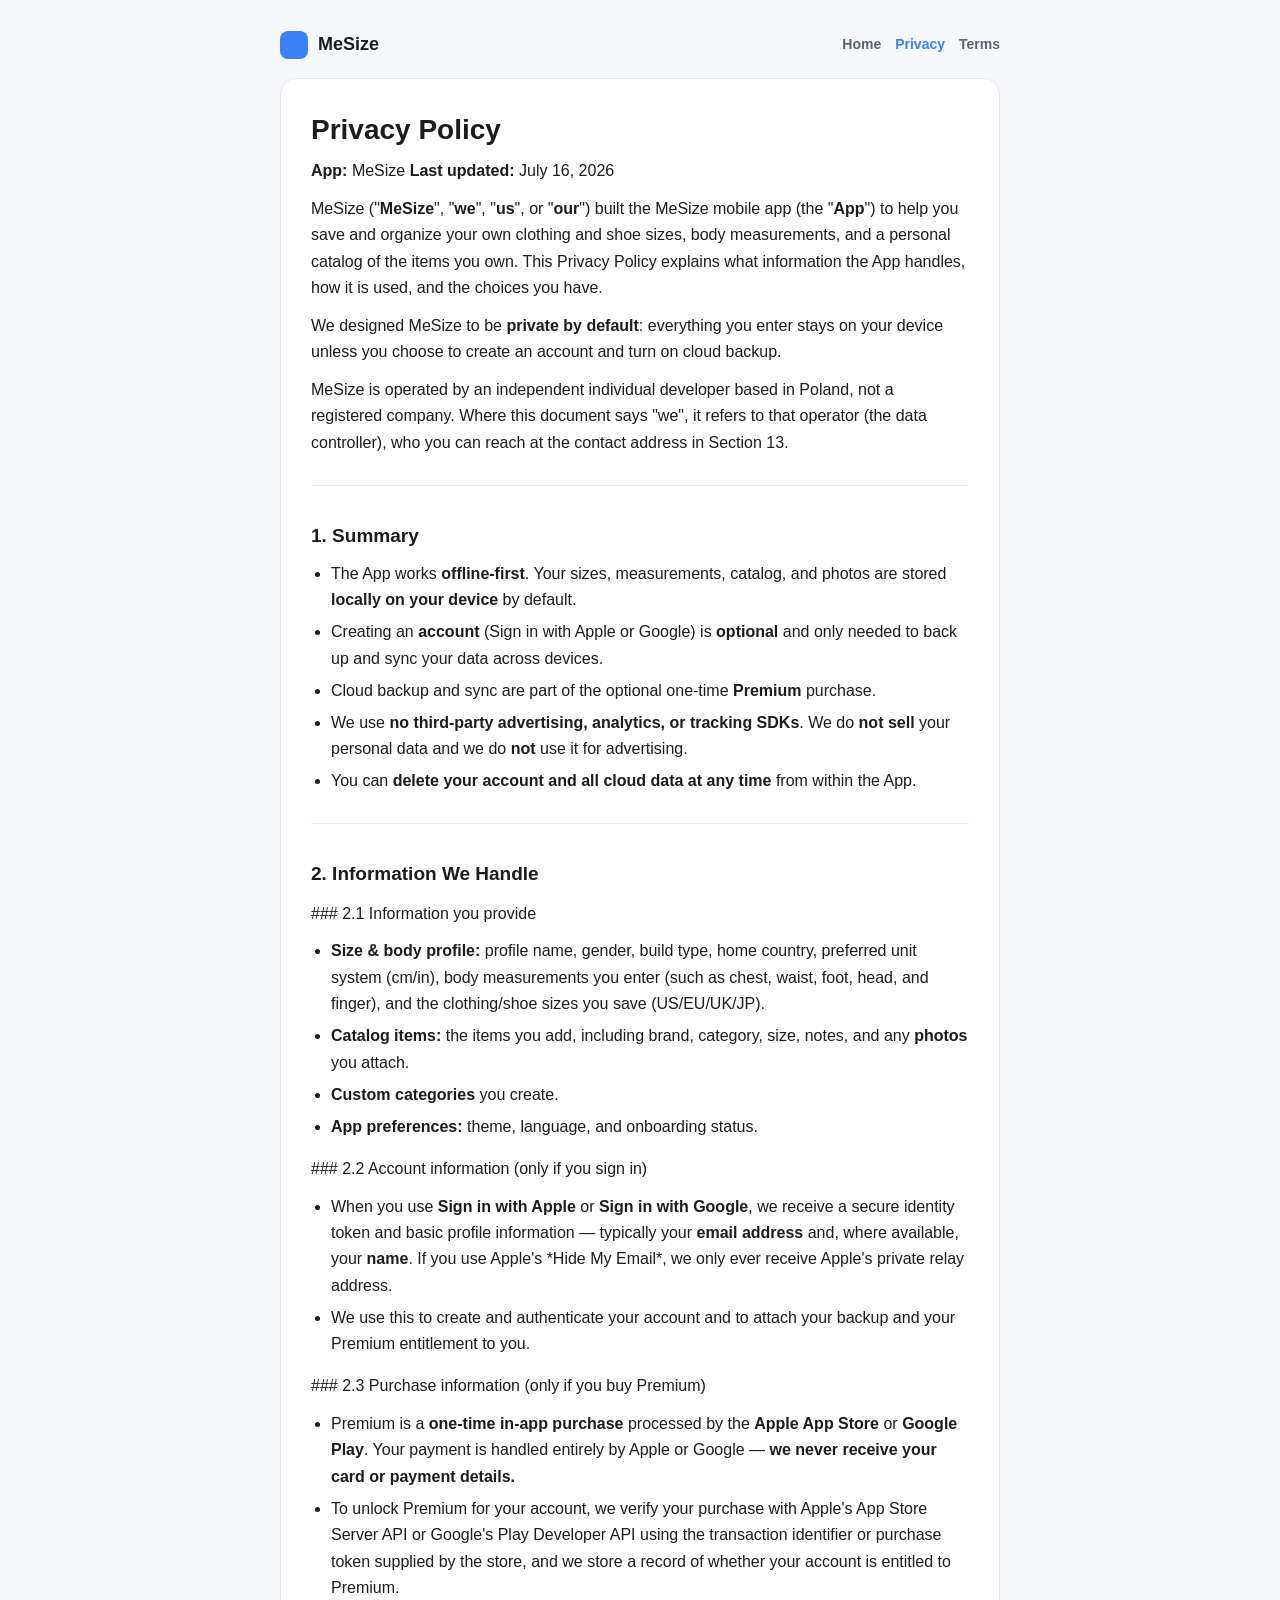
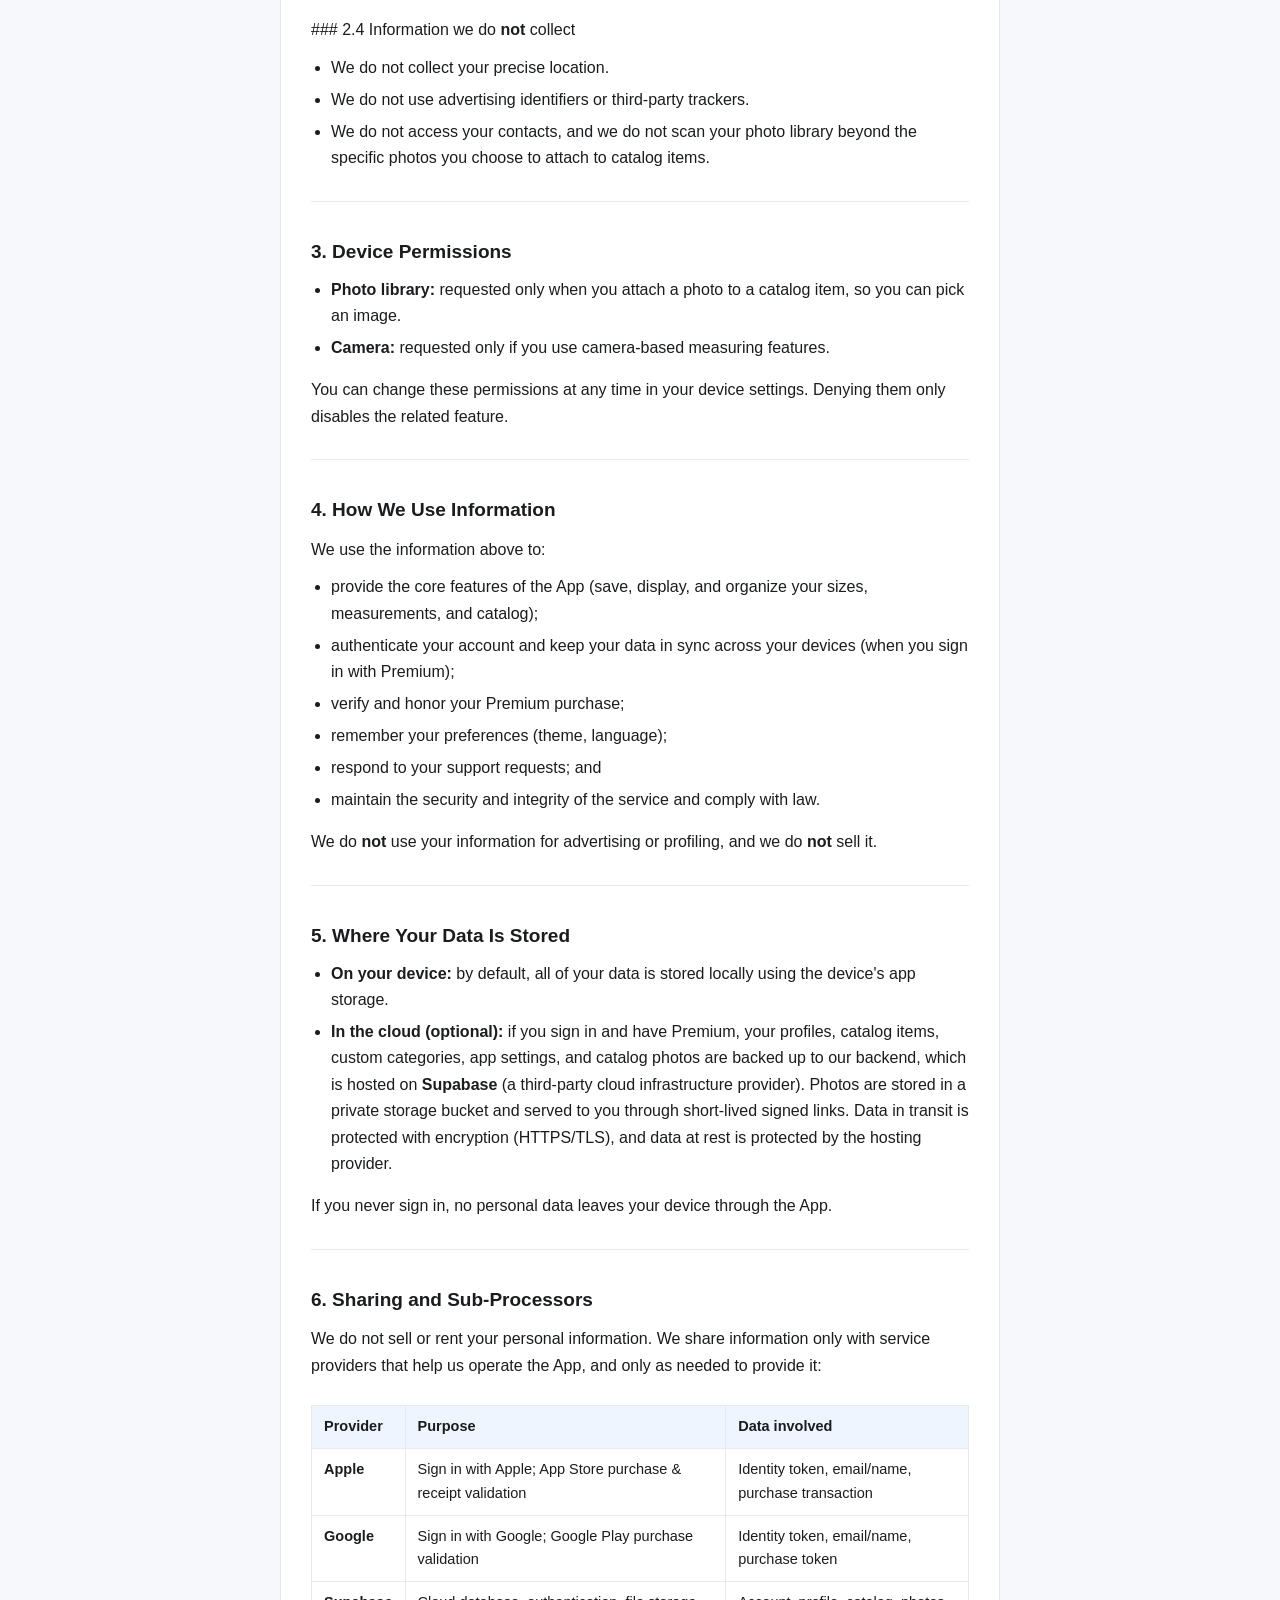
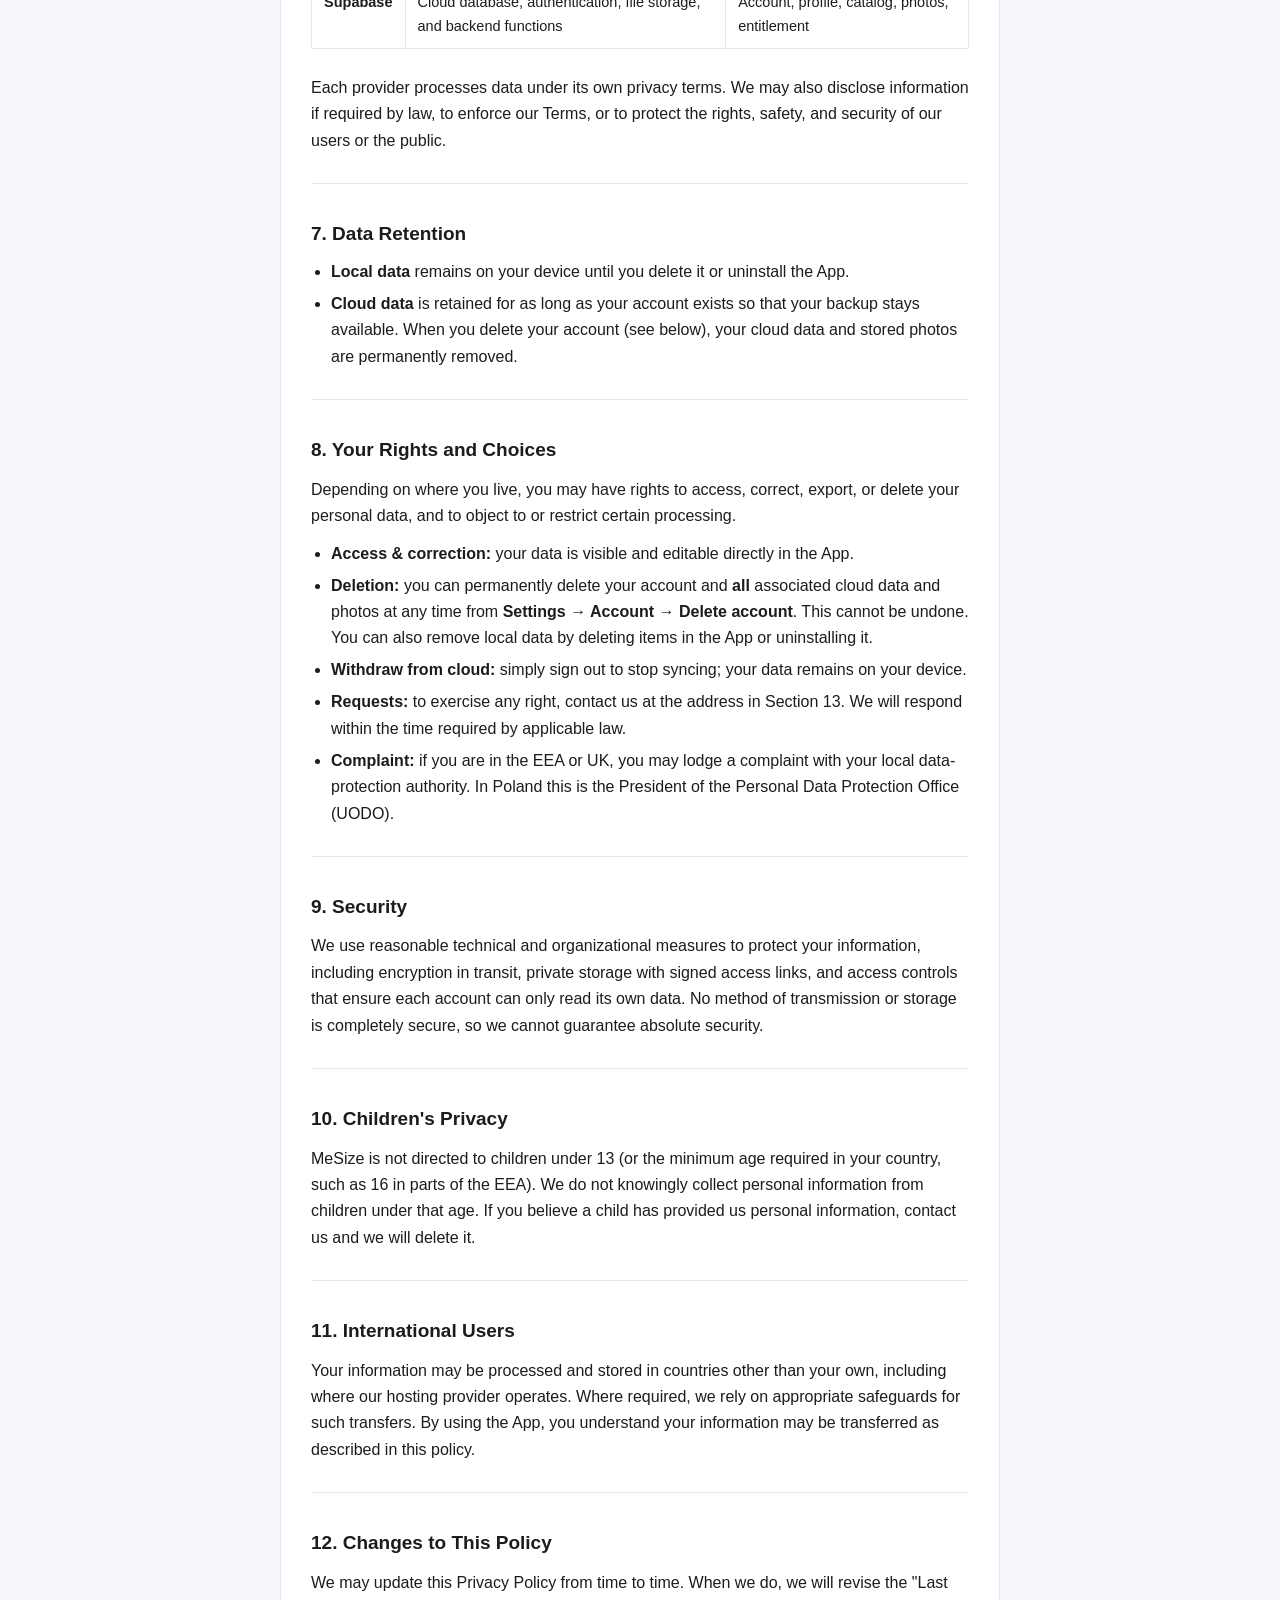
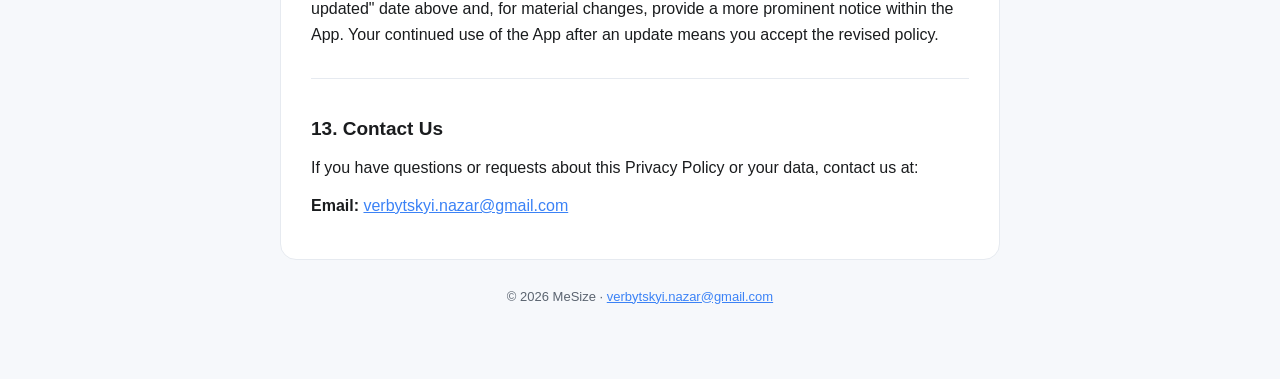
==== privacy.html @ a98a46b7 "MeSize legal pages: privacy policy + terms of service Static GitHub Pages site. Markdown source + de" ====
<!doctype html>
<html lang="en">
<head>
<meta charset="utf-8">
<meta name="viewport" content="width=device-width, initial-scale=1">
<title>Privacy Policy — MeSize</title>
<meta name="robots" content="index, follow">
<style>
:root { --accent:#3B82F6; --ink:#1a1c1e; --muted:#5b6470; --bg:#f6f8fb; --card:#ffffff; --border:#e6eaf0; }
@media (prefers-color-scheme: dark){
  :root { --accent:#62A5FD; --ink:#e8eaed; --muted:#9aa4b2; --bg:#0f1216; --card:#161a20; --border:#252b33; }
}
* { box-sizing:border-box; }
body { margin:0; background:var(--bg); color:var(--ink);
  font:16px/1.65 -apple-system,BlinkMacSystemFont,"Segoe UI",Roboto,Helvetica,Arial,sans-serif;
  -webkit-font-smoothing:antialiased; }
.wrap { max-width:760px; margin:0 auto; padding:24px 20px 72px; }
header.site { display:flex; align-items:center; gap:10px; padding:6px 0 18px; }
.brand { display:flex; align-items:center; gap:10px; font-weight:800; font-size:18px; text-decoration:none; color:var(--ink); }
.logo { width:28px; height:28px; border-radius:8px; background:var(--accent); display:inline-block; }
nav { margin-left:auto; display:flex; gap:14px; flex-wrap:wrap; }
nav a { color:var(--muted); text-decoration:none; font-size:14px; font-weight:600; }
nav a.active, nav a:hover { color:var(--accent); }
main { background:var(--card); border:1px solid var(--border); border-radius:16px; padding:28px 30px; }
h1 { font-size:28px; line-height:1.25; margin:.2em 0 .4em; }
h2 { font-size:19px; margin:1.6em 0 .5em; padding-top:.2em; }
p { margin:.7em 0; color:var(--ink); }
ul { margin:.6em 0 1em; padding-left:1.25em; }
li { margin:.35em 0; }
strong { font-weight:700; }
a { color:var(--accent); }
hr { border:none; border-top:1px solid var(--border); margin:1.8em 0; }
.table-wrap { overflow-x:auto; }
table { border-collapse:collapse; width:100%; margin:1em 0; font-size:14.5px; }
th,td { border:1px solid var(--border); padding:9px 12px; text-align:left; vertical-align:top; }
th { background:rgba(59,130,246,.08); font-weight:700; }
footer { margin-top:26px; color:var(--muted); font-size:13px; text-align:center; }
@media (max-width:560px){ main{ padding:20px 18px; } h1{ font-size:24px; } }
</style>
</head>
<body>
<div class="wrap">
<header class="site">
  <a class="brand" href="./index.html"><span class="logo"></span>MeSize</a>
  <nav>
    <a href="./index.html">Home</a>
    <a href="./privacy.html" class="active">Privacy</a>
    <a href="./terms.html">Terms</a>
  </nav>
</header>
<main>
<h1>Privacy Policy</h1>
<p><strong>App:</strong> MeSize <strong>Last updated:</strong> July 16, 2026</p>
<p>MeSize ("<strong>MeSize</strong>", "<strong>we</strong>", "<strong>us</strong>", or "<strong>our</strong>") built the MeSize mobile app (the "<strong>App</strong>") to help you save and organize your own clothing and shoe sizes, body measurements, and a personal catalog of the items you own. This Privacy Policy explains what information the App handles, how it is used, and the choices you have.</p>
<p>We designed MeSize to be <strong>private by default</strong>: everything you enter stays on your device unless you choose to create an account and turn on cloud backup.</p>
<p>MeSize is operated by an independent individual developer based in Poland, not a registered company. Where this document says "we", it refers to that operator (the data controller), who you can reach at the contact address in Section 13.</p>
<hr>
<h2>1. Summary</h2>
<ul><li>The App works <strong>offline-first</strong>. Your sizes, measurements, catalog, and photos are stored <strong>locally on your device</strong> by default.</li><li>Creating an <strong>account</strong> (Sign in with Apple or Google) is <strong>optional</strong> and only needed to back up and sync your data across devices.</li><li>Cloud backup and sync are part of the optional one-time <strong>Premium</strong> purchase.</li><li>We use <strong>no third-party advertising, analytics, or tracking SDKs</strong>. We do <strong>not sell</strong> your personal data and we do <strong>not</strong> use it for advertising.</li><li>You can <strong>delete your account and all cloud data at any time</strong> from within the App.</li></ul>
<hr>
<h2>2. Information We Handle</h2>
<p>### 2.1 Information you provide</p>
<ul><li><strong>Size &amp; body profile:</strong> profile name, gender, build type, home country, preferred unit system (cm/in), body measurements you enter (such as chest, waist, foot, head, and finger), and the clothing/shoe sizes you save (US/EU/UK/JP).</li><li><strong>Catalog items:</strong> the items you add, including brand, category, size, notes, and any <strong>photos</strong> you attach.</li><li><strong>Custom categories</strong> you create.</li><li><strong>App preferences:</strong> theme, language, and onboarding status.</li></ul>
<p>### 2.2 Account information (only if you sign in)</p>
<ul><li>When you use <strong>Sign in with Apple</strong> or <strong>Sign in with Google</strong>, we receive a secure identity token and basic profile information — typically your <strong>email address</strong> and, where available, your <strong>name</strong>. If you use Apple's *Hide My Email*, we only ever receive Apple's private relay address.</li><li>We use this to create and authenticate your account and to attach your backup and your Premium entitlement to you.</li></ul>
<p>### 2.3 Purchase information (only if you buy Premium)</p>
<ul><li>Premium is a <strong>one-time in-app purchase</strong> processed by the <strong>Apple App Store</strong> or <strong>Google Play</strong>. Your payment is handled entirely by Apple or Google — <strong>we never receive your card or payment details.</strong></li><li>To unlock Premium for your account, we verify your purchase with Apple's App Store Server API or Google's Play Developer API using the transaction identifier or purchase token supplied by the store, and we store a record of whether your account is entitled to Premium.</li></ul>
<p>### 2.4 Information we do <strong>not</strong> collect</p>
<ul><li>We do not collect your precise location.</li><li>We do not use advertising identifiers or third-party trackers.</li><li>We do not access your contacts, and we do not scan your photo library beyond the specific photos you choose to attach to catalog items.</li></ul>
<hr>
<h2>3. Device Permissions</h2>
<ul><li><strong>Photo library:</strong> requested only when you attach a photo to a catalog item, so you can pick an image.</li><li><strong>Camera:</strong> requested only if you use camera-based measuring features.</li></ul>
<p>You can change these permissions at any time in your device settings. Denying them only disables the related feature.</p>
<hr>
<h2>4. How We Use Information</h2>
<p>We use the information above to:</p>
<ul><li>provide the core features of the App (save, display, and organize your sizes, measurements, and catalog);</li><li>authenticate your account and keep your data in sync across your devices (when you sign in with Premium);</li><li>verify and honor your Premium purchase;</li><li>remember your preferences (theme, language);</li><li>respond to your support requests; and</li><li>maintain the security and integrity of the service and comply with law.</li></ul>
<p>We do <strong>not</strong> use your information for advertising or profiling, and we do <strong>not</strong> sell it.</p>
<hr>
<h2>5. Where Your Data Is Stored</h2>
<ul><li><strong>On your device:</strong> by default, all of your data is stored locally using the device's app storage.</li><li><strong>In the cloud (optional):</strong> if you sign in and have Premium, your profiles, catalog items, custom categories, app settings, and catalog photos are backed up to our backend, which is hosted on <strong>Supabase</strong> (a third-party cloud infrastructure provider). Photos are stored in a private storage bucket and served to you through short-lived signed links. Data in transit is protected with encryption (HTTPS/TLS), and data at rest is protected by the hosting provider.</li></ul>
<p>If you never sign in, no personal data leaves your device through the App.</p>
<hr>
<h2>6. Sharing and Sub-Processors</h2>
<p>We do not sell or rent your personal information. We share information only with service providers that help us operate the App, and only as needed to provide it:</p>
<div class="table-wrap"><table><thead><tr><th>Provider</th><th>Purpose</th><th>Data involved</th></tr></thead><tbody><tr><td><strong>Apple</strong></td><td>Sign in with Apple; App Store purchase &amp; receipt validation</td><td>Identity token, email/name, purchase transaction</td></tr><tr><td><strong>Google</strong></td><td>Sign in with Google; Google Play purchase validation</td><td>Identity token, email/name, purchase token</td></tr><tr><td><strong>Supabase</strong></td><td>Cloud database, authentication, file storage, and backend functions</td><td>Account, profile, catalog, photos, entitlement</td></tr></tbody></table></div>
<p>Each provider processes data under its own privacy terms. We may also disclose information if required by law, to enforce our Terms, or to protect the rights, safety, and security of our users or the public.</p>
<hr>
<h2>7. Data Retention</h2>
<ul><li><strong>Local data</strong> remains on your device until you delete it or uninstall the App.</li><li><strong>Cloud data</strong> is retained for as long as your account exists so that your backup stays available. When you delete your account (see below), your cloud data and stored photos are permanently removed.</li></ul>
<hr>
<h2>8. Your Rights and Choices</h2>
<p>Depending on where you live, you may have rights to access, correct, export, or delete your personal data, and to object to or restrict certain processing.</p>
<ul><li><strong>Access &amp; correction:</strong> your data is visible and editable directly in the App.</li><li><strong>Deletion:</strong> you can permanently delete your account and <strong>all</strong> associated cloud data and photos at any time from <strong>Settings → Account → Delete account</strong>. This cannot be undone. You can also remove local data by deleting items in the App or uninstalling it.</li><li><strong>Withdraw from cloud:</strong> simply sign out to stop syncing; your data remains on your device.</li><li><strong>Requests:</strong> to exercise any right, contact us at the address in Section 13. We will respond within the time required by applicable law.</li><li><strong>Complaint:</strong> if you are in the EEA or UK, you may lodge a complaint with your local data-protection authority. In Poland this is the President of the Personal Data Protection Office (UODO).</li></ul>
<hr>
<h2>9. Security</h2>
<p>We use reasonable technical and organizational measures to protect your information, including encryption in transit, private storage with signed access links, and access controls that ensure each account can only read its own data. No method of transmission or storage is completely secure, so we cannot guarantee absolute security.</p>
<hr>
<h2>10. Children's Privacy</h2>
<p>MeSize is not directed to children under 13 (or the minimum age required in your country, such as 16 in parts of the EEA). We do not knowingly collect personal information from children under that age. If you believe a child has provided us personal information, contact us and we will delete it.</p>
<hr>
<h2>11. International Users</h2>
<p>Your information may be processed and stored in countries other than your own, including where our hosting provider operates. Where required, we rely on appropriate safeguards for such transfers. By using the App, you understand your information may be transferred as described in this policy.</p>
<hr>
<h2>12. Changes to This Policy</h2>
<p>We may update this Privacy Policy from time to time. When we do, we will revise the "Last updated" date above and, for material changes, provide a more prominent notice within the App. Your continued use of the App after an update means you accept the revised policy.</p>
<hr>
<h2>13. Contact Us</h2>
<p>If you have questions or requests about this Privacy Policy or your data, contact us at:</p>
<p><strong>Email:</strong> <a href="mailto:verbytskyi.nazar@gmail.com">verbytskyi.nazar@gmail.com</a></p>
</main>
<footer>© 2026 MeSize · <a href="mailto:verbytskyi.nazar@gmail.com">verbytskyi.nazar@gmail.com</a></footer>
</div>
</body>
</html>
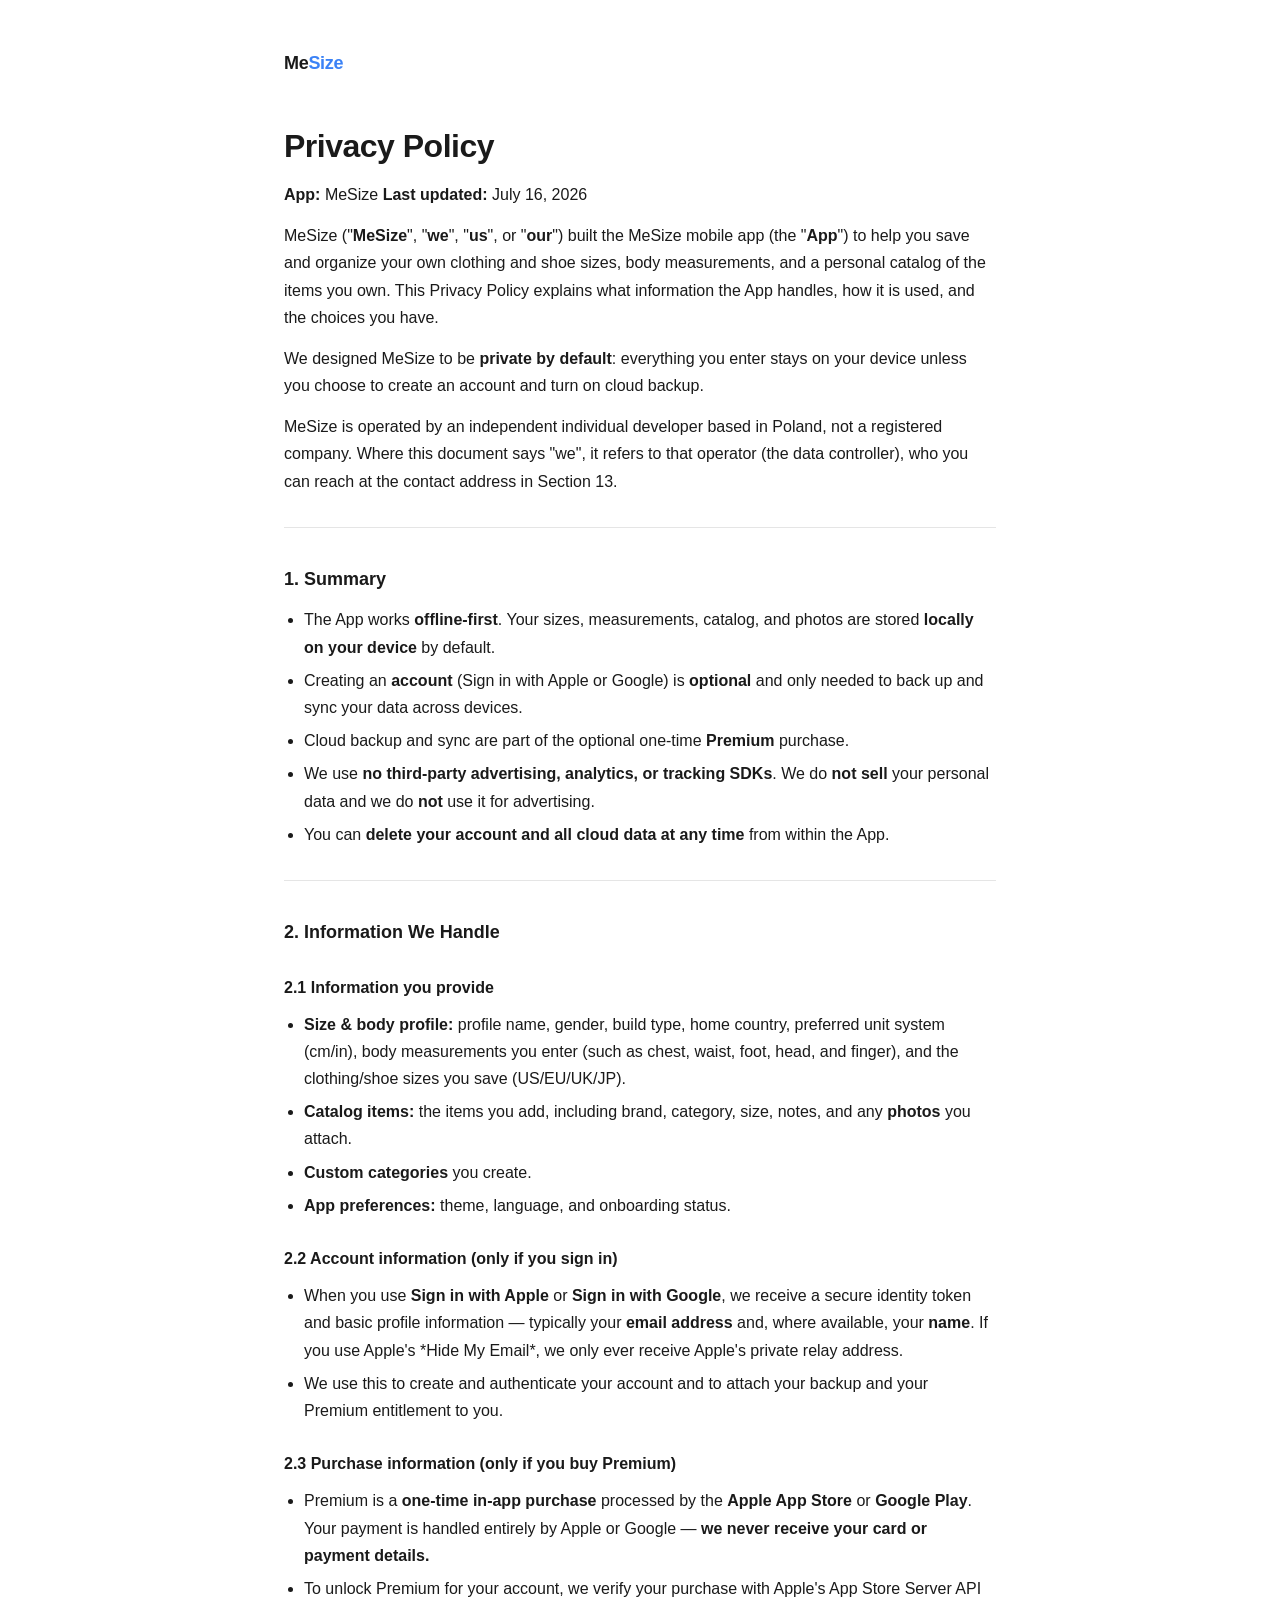
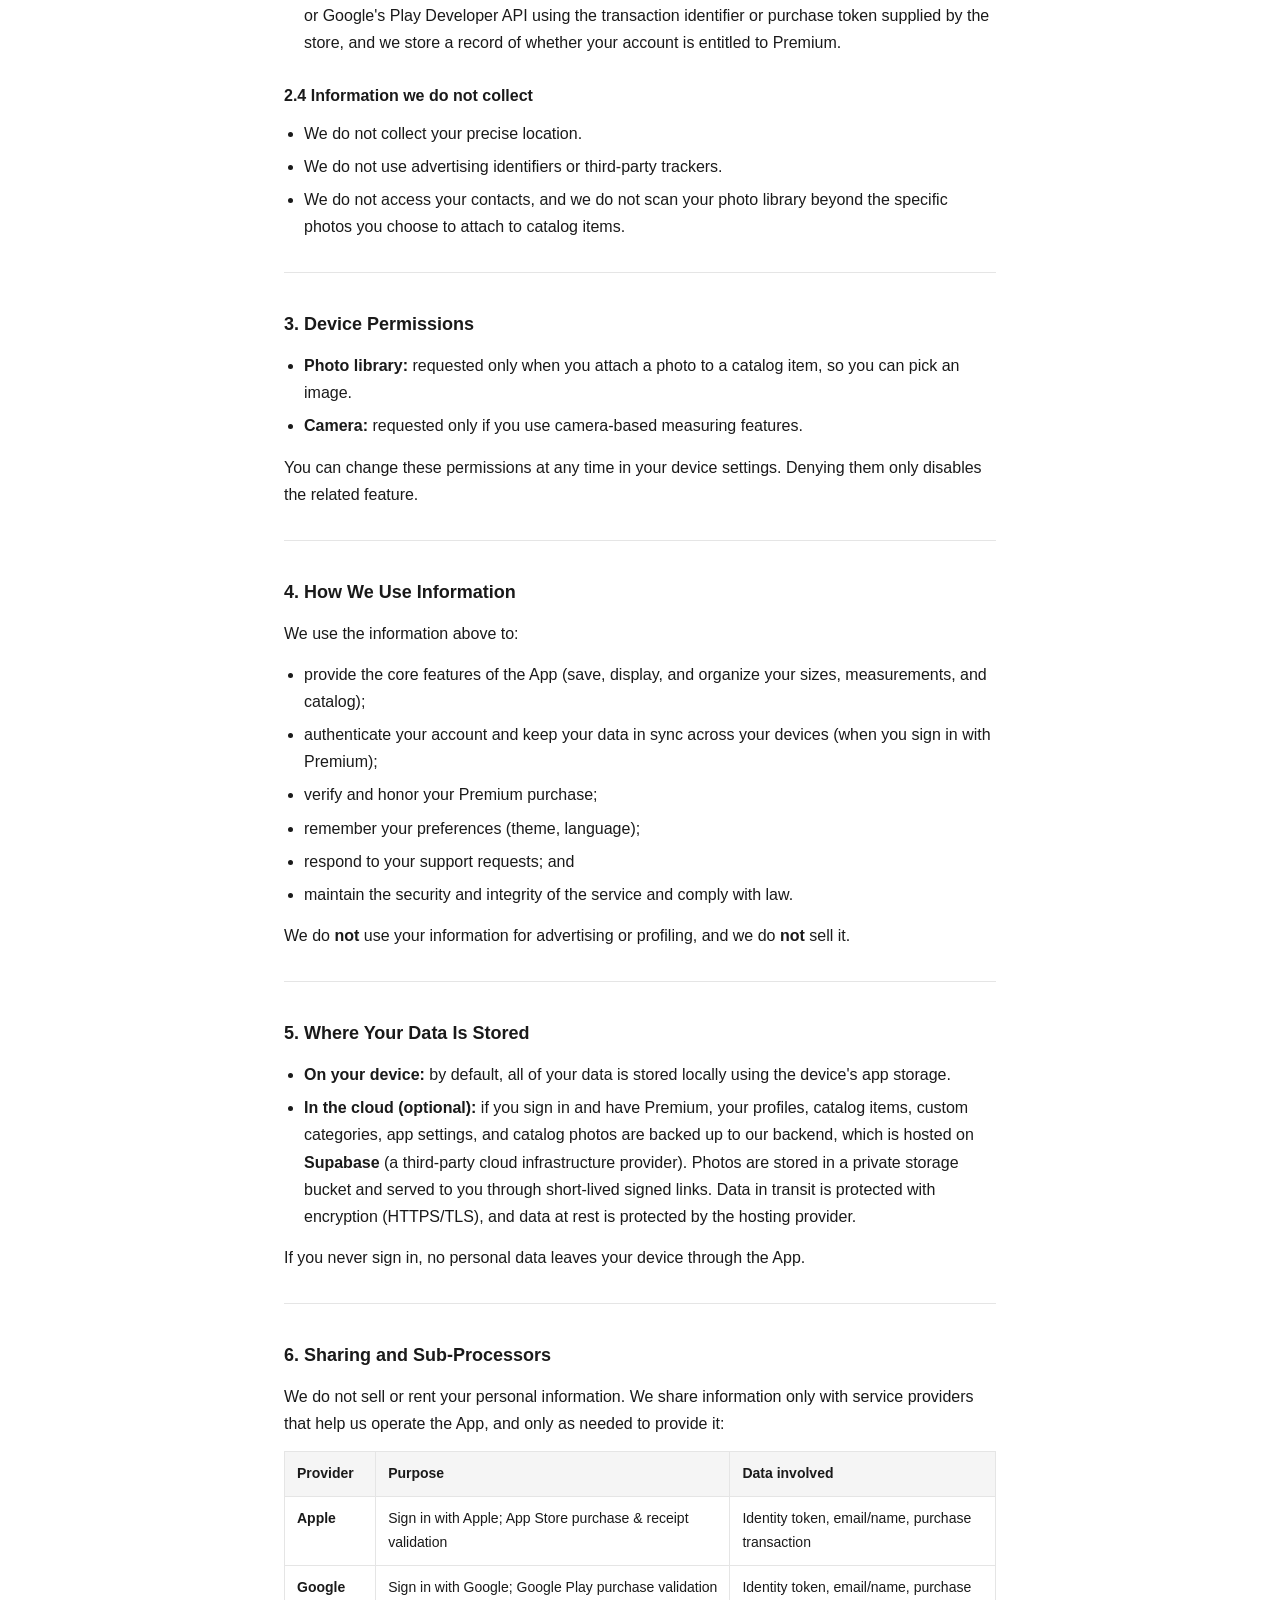
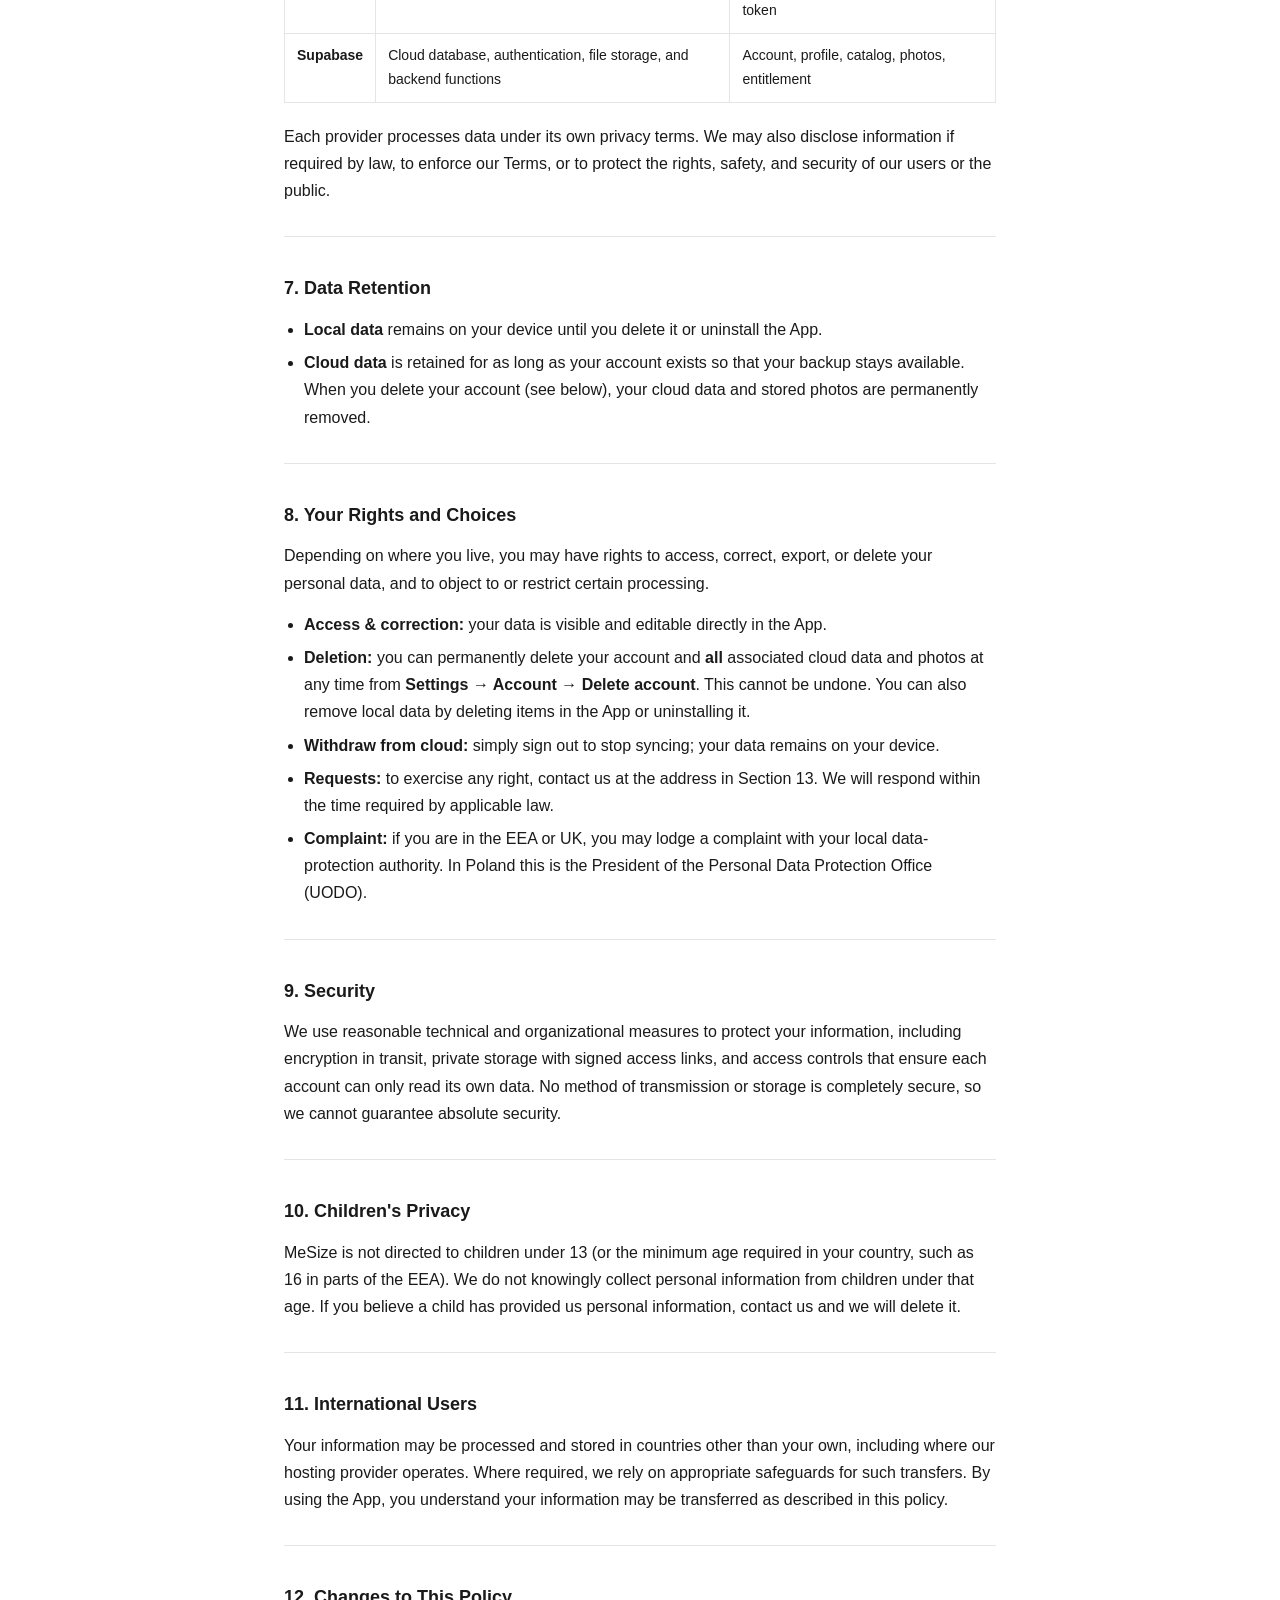
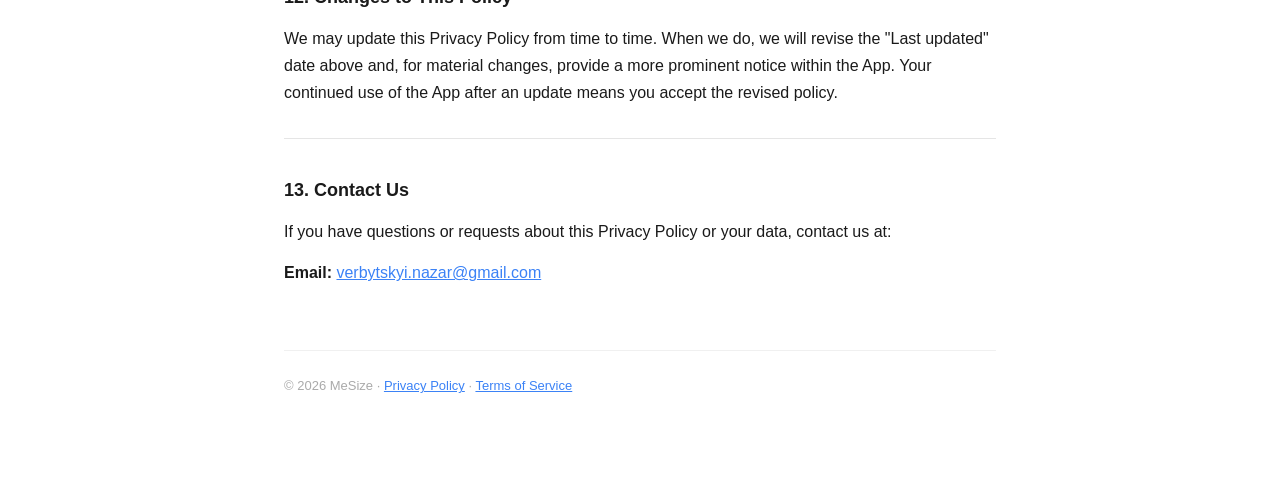
==== commit 0152663f: "Restyle legal pages to match GreetPop; hand-written HTML + style.css Adopt GreetPop's clean light la" ====
--- a/privacy.html
+++ b/privacy.html
@@ -1,54 +1,15 @@
-<!doctype html>
+<!DOCTYPE html>
 <html lang="en">
 <head>
-<meta charset="utf-8">
-<meta name="viewport" content="width=device-width, initial-scale=1">
+<meta charset="UTF-8" />
+<meta name="viewport" content="width=device-width, initial-scale=1.0" />
 <title>Privacy Policy — MeSize</title>
 <meta name="robots" content="index, follow">
-<style>
-:root { --accent:#3B82F6; --ink:#1a1c1e; --muted:#5b6470; --bg:#f6f8fb; --card:#ffffff; --border:#e6eaf0; }
-@media (prefers-color-scheme: dark){
-  :root { --accent:#62A5FD; --ink:#e8eaed; --muted:#9aa4b2; --bg:#0f1216; --card:#161a20; --border:#252b33; }
-}
-* { box-sizing:border-box; }
-body { margin:0; background:var(--bg); color:var(--ink);
-  font:16px/1.65 -apple-system,BlinkMacSystemFont,"Segoe UI",Roboto,Helvetica,Arial,sans-serif;
-  -webkit-font-smoothing:antialiased; }
-.wrap { max-width:760px; margin:0 auto; padding:24px 20px 72px; }
-header.site { display:flex; align-items:center; gap:10px; padding:6px 0 18px; }
-.brand { display:flex; align-items:center; gap:10px; font-weight:800; font-size:18px; text-decoration:none; color:var(--ink); }
-.logo { width:28px; height:28px; border-radius:8px; background:var(--accent); display:inline-block; }
-nav { margin-left:auto; display:flex; gap:14px; flex-wrap:wrap; }
-nav a { color:var(--muted); text-decoration:none; font-size:14px; font-weight:600; }
-nav a.active, nav a:hover { color:var(--accent); }
-main { background:var(--card); border:1px solid var(--border); border-radius:16px; padding:28px 30px; }
-h1 { font-size:28px; line-height:1.25; margin:.2em 0 .4em; }
-h2 { font-size:19px; margin:1.6em 0 .5em; padding-top:.2em; }
-p { margin:.7em 0; color:var(--ink); }
-ul { margin:.6em 0 1em; padding-left:1.25em; }
-li { margin:.35em 0; }
-strong { font-weight:700; }
-a { color:var(--accent); }
-hr { border:none; border-top:1px solid var(--border); margin:1.8em 0; }
-.table-wrap { overflow-x:auto; }
-table { border-collapse:collapse; width:100%; margin:1em 0; font-size:14.5px; }
-th,td { border:1px solid var(--border); padding:9px 12px; text-align:left; vertical-align:top; }
-th { background:rgba(59,130,246,.08); font-weight:700; }
-footer { margin-top:26px; color:var(--muted); font-size:13px; text-align:center; }
-@media (max-width:560px){ main{ padding:20px 18px; } h1{ font-size:24px; } }
-</style>
+<link rel="stylesheet" href="./style.css" />
 </head>
 <body>
-<div class="wrap">
-<header class="site">
-  <a class="brand" href="./index.html"><span class="logo"></span>MeSize</a>
-  <nav>
-    <a href="./index.html">Home</a>
-    <a href="./privacy.html" class="active">Privacy</a>
-    <a href="./terms.html">Terms</a>
-  </nav>
-</header>
-<main>
+<div class="container">
+<header><a href="./index.html">Me<span>Size</span></a></header>
 <h1>Privacy Policy</h1>
 <p><strong>App:</strong> MeSize <strong>Last updated:</strong> July 16, 2026</p>
 <p>MeSize ("<strong>MeSize</strong>", "<strong>we</strong>", "<strong>us</strong>", or "<strong>our</strong>") built the MeSize mobile app (the "<strong>App</strong>") to help you save and organize your own clothing and shoe sizes, body measurements, and a personal catalog of the items you own. This Privacy Policy explains what information the App handles, how it is used, and the choices you have.</p>
@@ -59,13 +20,13 @@
 <ul><li>The App works <strong>offline-first</strong>. Your sizes, measurements, catalog, and photos are stored <strong>locally on your device</strong> by default.</li><li>Creating an <strong>account</strong> (Sign in with Apple or Google) is <strong>optional</strong> and only needed to back up and sync your data across devices.</li><li>Cloud backup and sync are part of the optional one-time <strong>Premium</strong> purchase.</li><li>We use <strong>no third-party advertising, analytics, or tracking SDKs</strong>. We do <strong>not sell</strong> your personal data and we do <strong>not</strong> use it for advertising.</li><li>You can <strong>delete your account and all cloud data at any time</strong> from within the App.</li></ul>
 <hr>
 <h2>2. Information We Handle</h2>
-<p>### 2.1 Information you provide</p>
+<h3>2.1 Information you provide</h3>
 <ul><li><strong>Size &amp; body profile:</strong> profile name, gender, build type, home country, preferred unit system (cm/in), body measurements you enter (such as chest, waist, foot, head, and finger), and the clothing/shoe sizes you save (US/EU/UK/JP).</li><li><strong>Catalog items:</strong> the items you add, including brand, category, size, notes, and any <strong>photos</strong> you attach.</li><li><strong>Custom categories</strong> you create.</li><li><strong>App preferences:</strong> theme, language, and onboarding status.</li></ul>
-<p>### 2.2 Account information (only if you sign in)</p>
+<h3>2.2 Account information (only if you sign in)</h3>
 <ul><li>When you use <strong>Sign in with Apple</strong> or <strong>Sign in with Google</strong>, we receive a secure identity token and basic profile information — typically your <strong>email address</strong> and, where available, your <strong>name</strong>. If you use Apple's *Hide My Email*, we only ever receive Apple's private relay address.</li><li>We use this to create and authenticate your account and to attach your backup and your Premium entitlement to you.</li></ul>
-<p>### 2.3 Purchase information (only if you buy Premium)</p>
+<h3>2.3 Purchase information (only if you buy Premium)</h3>
 <ul><li>Premium is a <strong>one-time in-app purchase</strong> processed by the <strong>Apple App Store</strong> or <strong>Google Play</strong>. Your payment is handled entirely by Apple or Google — <strong>we never receive your card or payment details.</strong></li><li>To unlock Premium for your account, we verify your purchase with Apple's App Store Server API or Google's Play Developer API using the transaction identifier or purchase token supplied by the store, and we store a record of whether your account is entitled to Premium.</li></ul>
-<p>### 2.4 Information we do <strong>not</strong> collect</p>
+<h3>2.4 Information we do <strong>not</strong> collect</h3>
 <ul><li>We do not collect your precise location.</li><li>We do not use advertising identifiers or third-party trackers.</li><li>We do not access your contacts, and we do not scan your photo library beyond the specific photos you choose to attach to catalog items.</li></ul>
 <hr>
 <h2>3. Device Permissions</h2>
@@ -108,8 +69,7 @@
 <h2>13. Contact Us</h2>
 <p>If you have questions or requests about this Privacy Policy or your data, contact us at:</p>
 <p><strong>Email:</strong> <a href="mailto:verbytskyi.nazar@gmail.com">verbytskyi.nazar@gmail.com</a></p>
-</main>
-<footer>© 2026 MeSize · <a href="mailto:verbytskyi.nazar@gmail.com">verbytskyi.nazar@gmail.com</a></footer>
+<footer>© 2026 MeSize · <a href="./privacy.html">Privacy Policy</a> · <a href="./terms.html">Terms of Service</a></footer>
 </div>
 </body>
 </html>
--- a/style.css
+++ b/style.css
@@ -0,0 +1,22 @@
+* { box-sizing: border-box; margin: 0; padding: 0; }
+:root { color-scheme: light only; }
+body { font-family: -apple-system, BlinkMacSystemFont, 'Segoe UI', Roboto, Helvetica, Arial, sans-serif; color: #1a1a1a !important; background: #ffffff !important; line-height: 1.7; }
+.container { max-width: 760px; margin: 0 auto; padding: 48px 24px 80px; }
+header { margin-bottom: 40px; }
+header a { text-decoration: none; color: #1a1a1a; font-weight: 700; font-size: 18px; letter-spacing: -0.3px; }
+header a span { color: #3B82F6; }
+h1 { font-size: 32px; font-weight: 800; letter-spacing: -0.5px; margin-bottom: 8px; }
+h2 { font-size: 18px; font-weight: 700; margin: 36px 0 12px; }
+h3 { font-size: 16px; font-weight: 700; margin: 26px 0 10px; }
+p { margin-bottom: 14px; }
+ul, ol { padding-left: 20px; margin-bottom: 14px; }
+li { margin-bottom: 6px; }
+a { color: #3B82F6; }
+.table-wrap { overflow-x: auto; margin-bottom: 20px; }
+table { width: 100%; border-collapse: collapse; font-size: 14px; }
+th { background: #f5f5f5; text-align: left; padding: 10px 12px; font-weight: 600; border: 1px solid #e5e5e5; }
+td { padding: 10px 12px; border: 1px solid #e5e5e5; vertical-align: top; }
+strong { font-weight: 600; }
+hr { border: none; border-top: 1px solid #e5e5e5; margin: 32px 0; }
+footer { margin-top: 64px; font-size: 13px; color: #aaa; border-top: 1px solid #f0f0f0; padding-top: 24px; }
+@media (max-width: 560px) { .container { padding: 32px 18px 64px; } h1 { font-size: 26px; } }
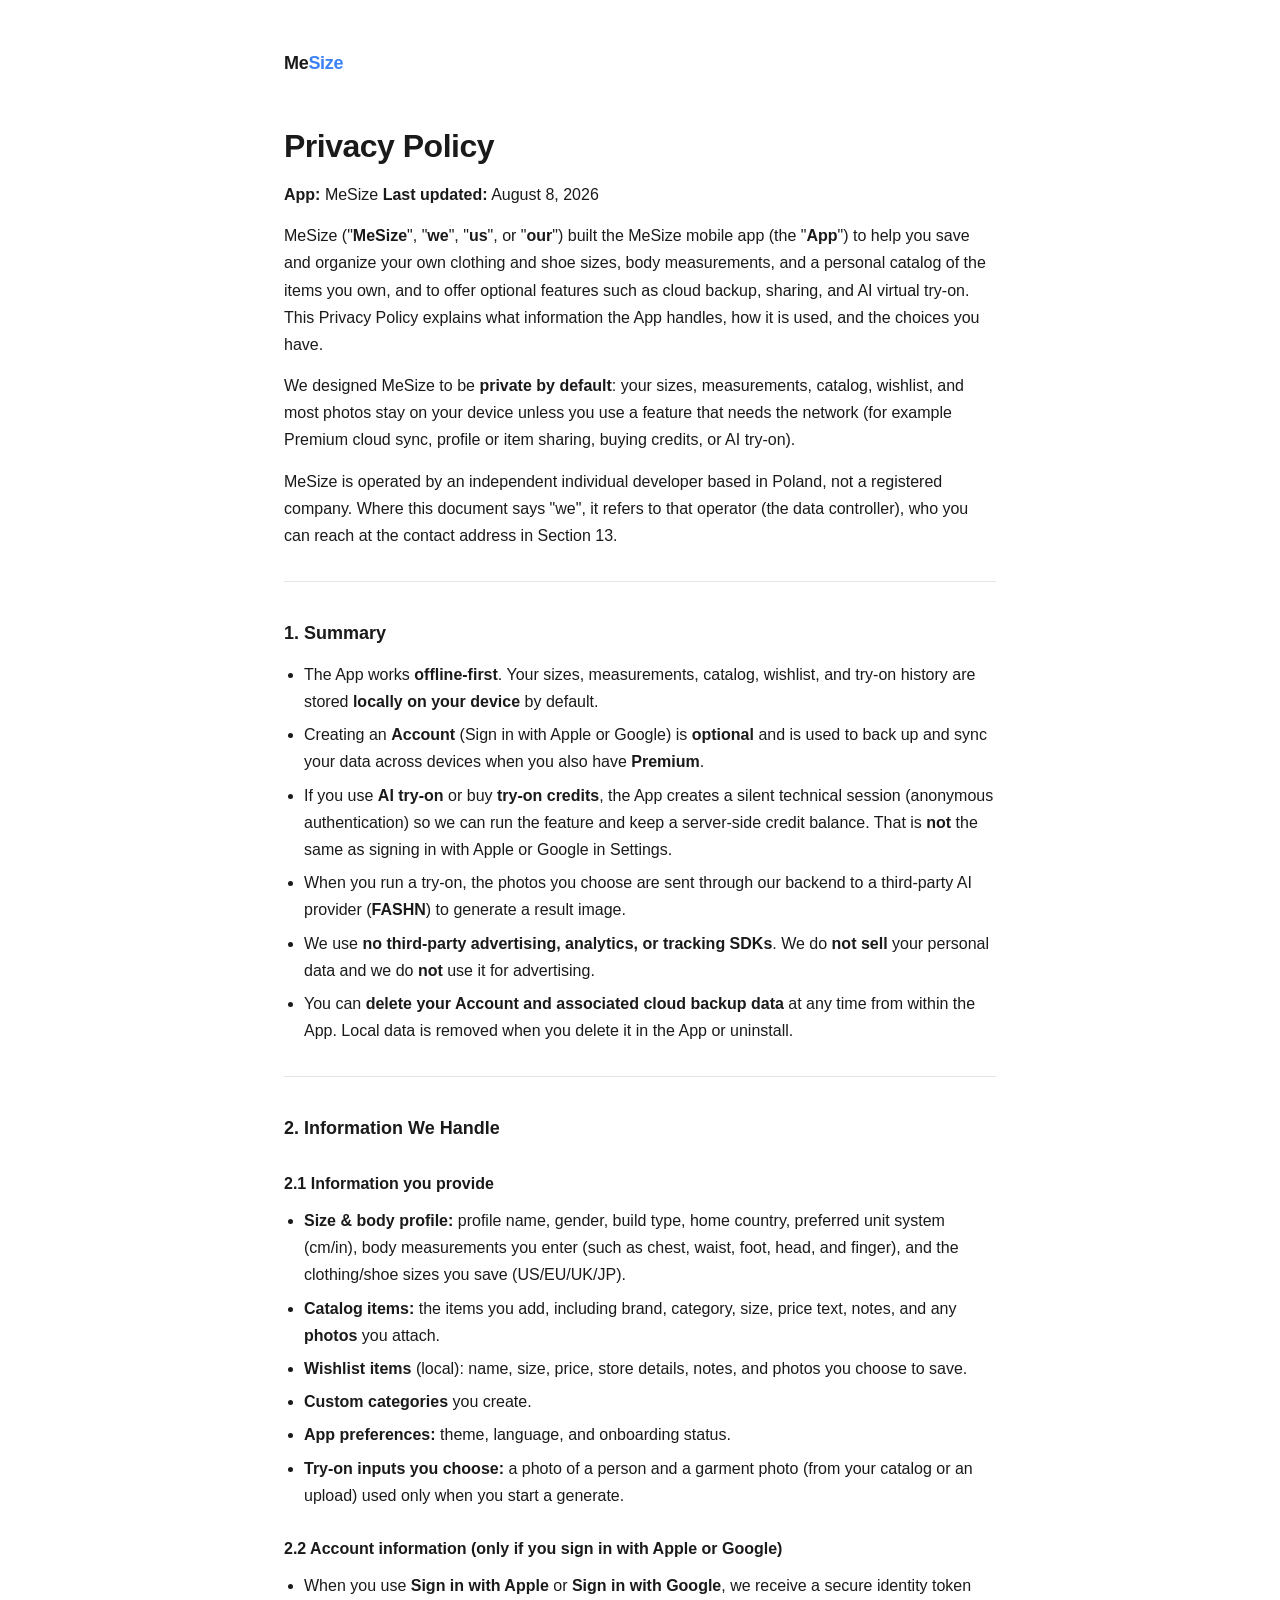
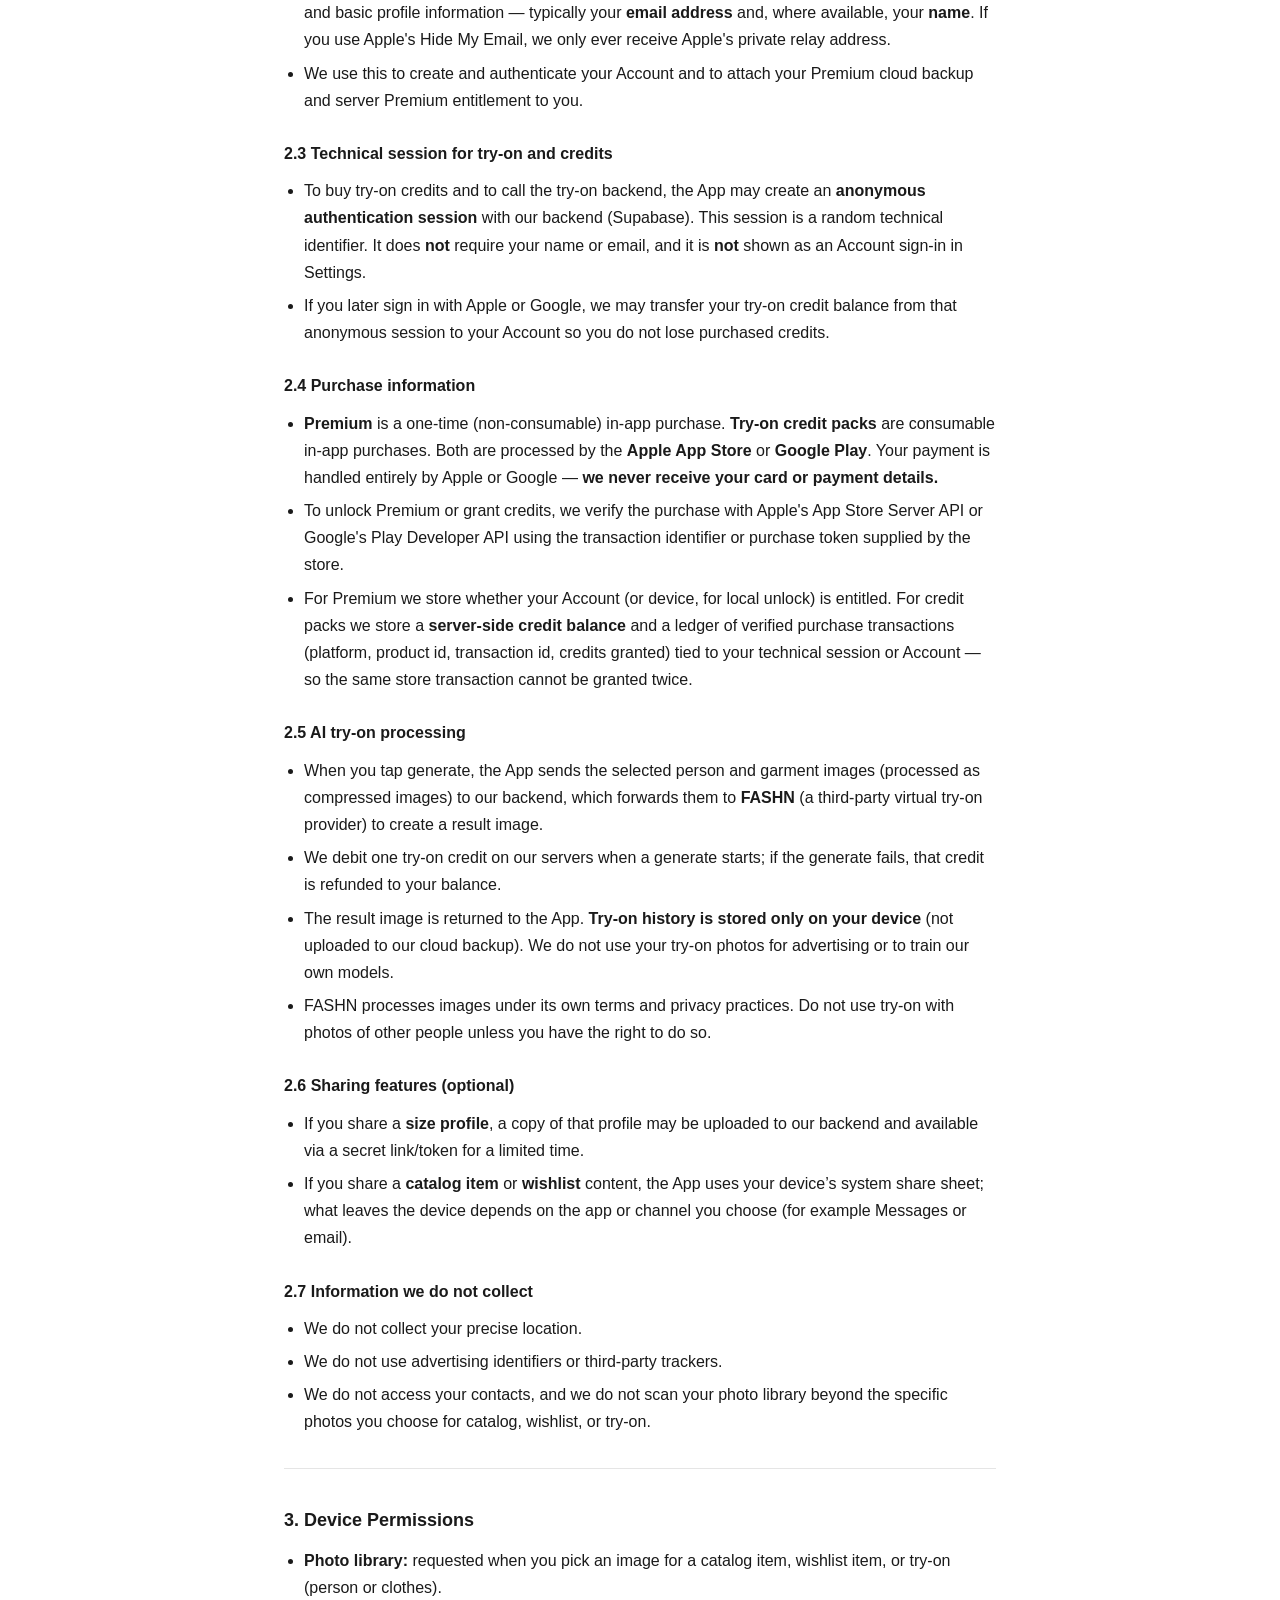
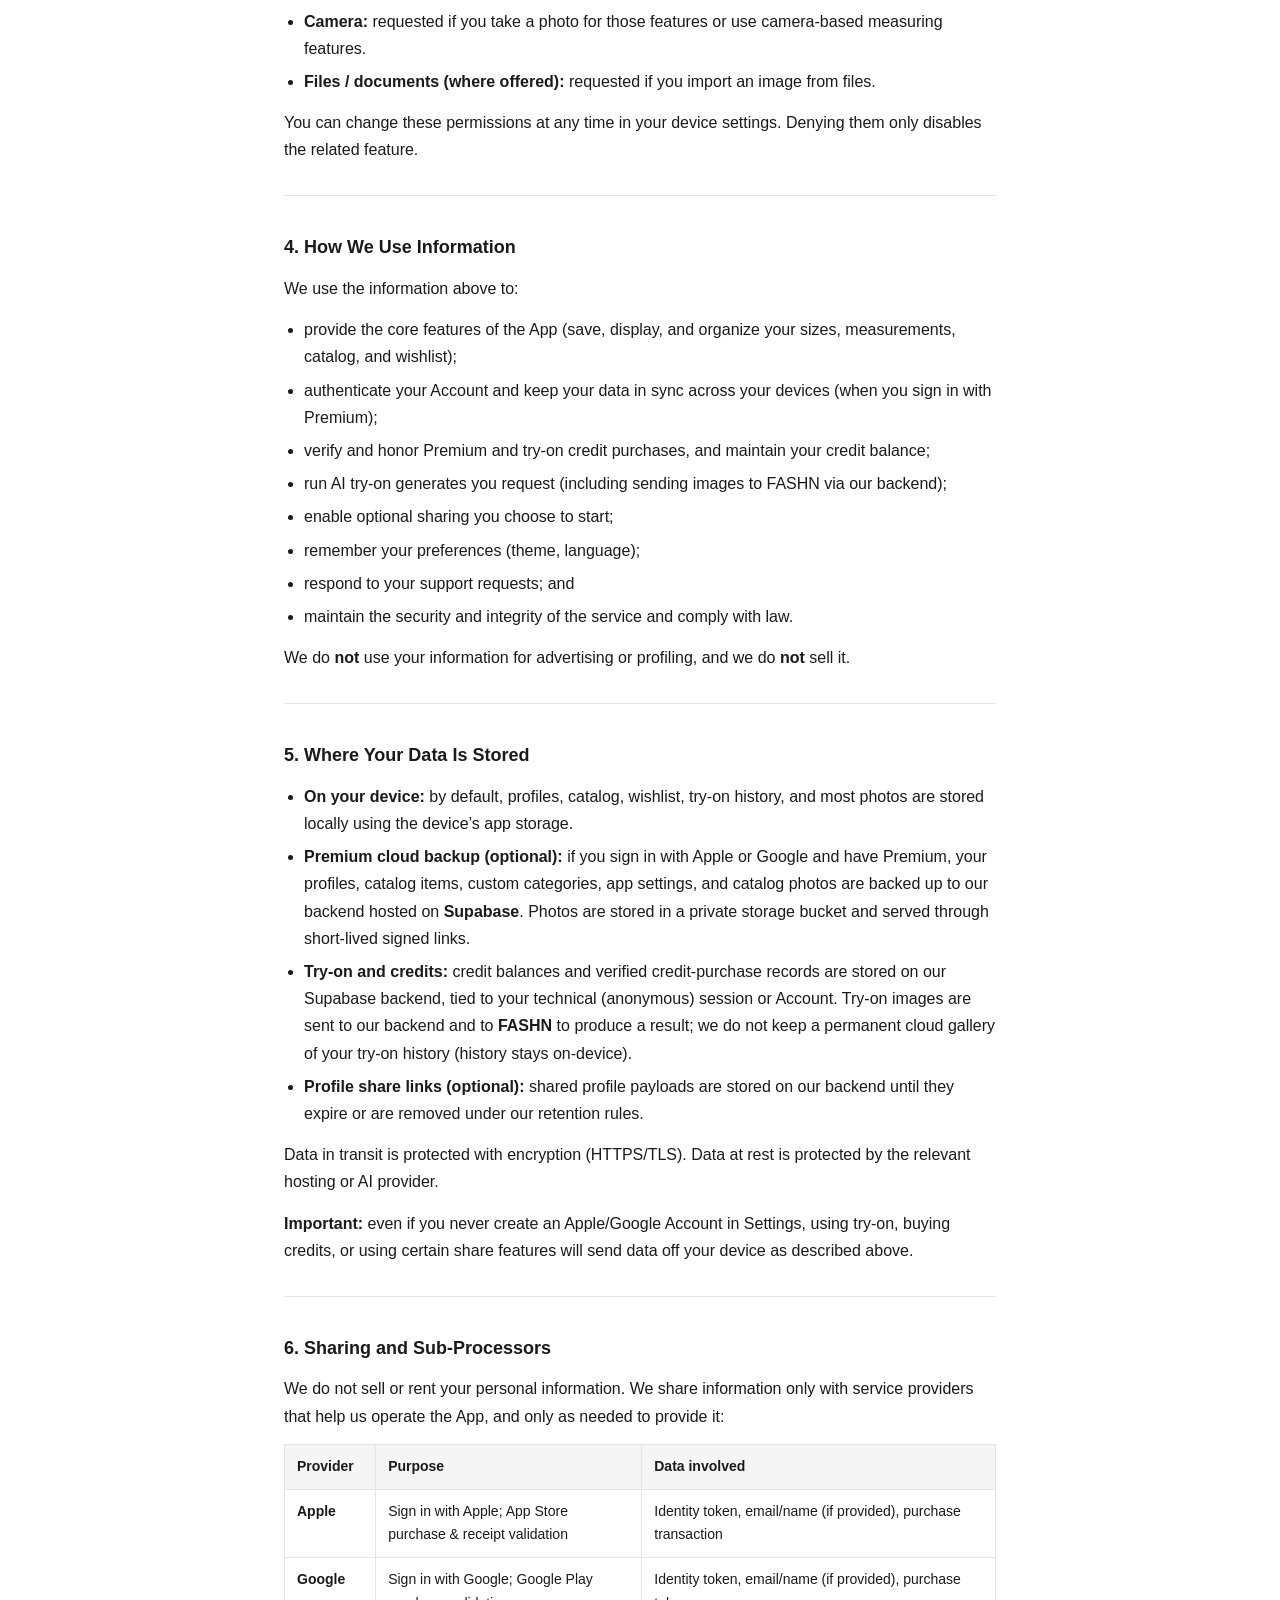
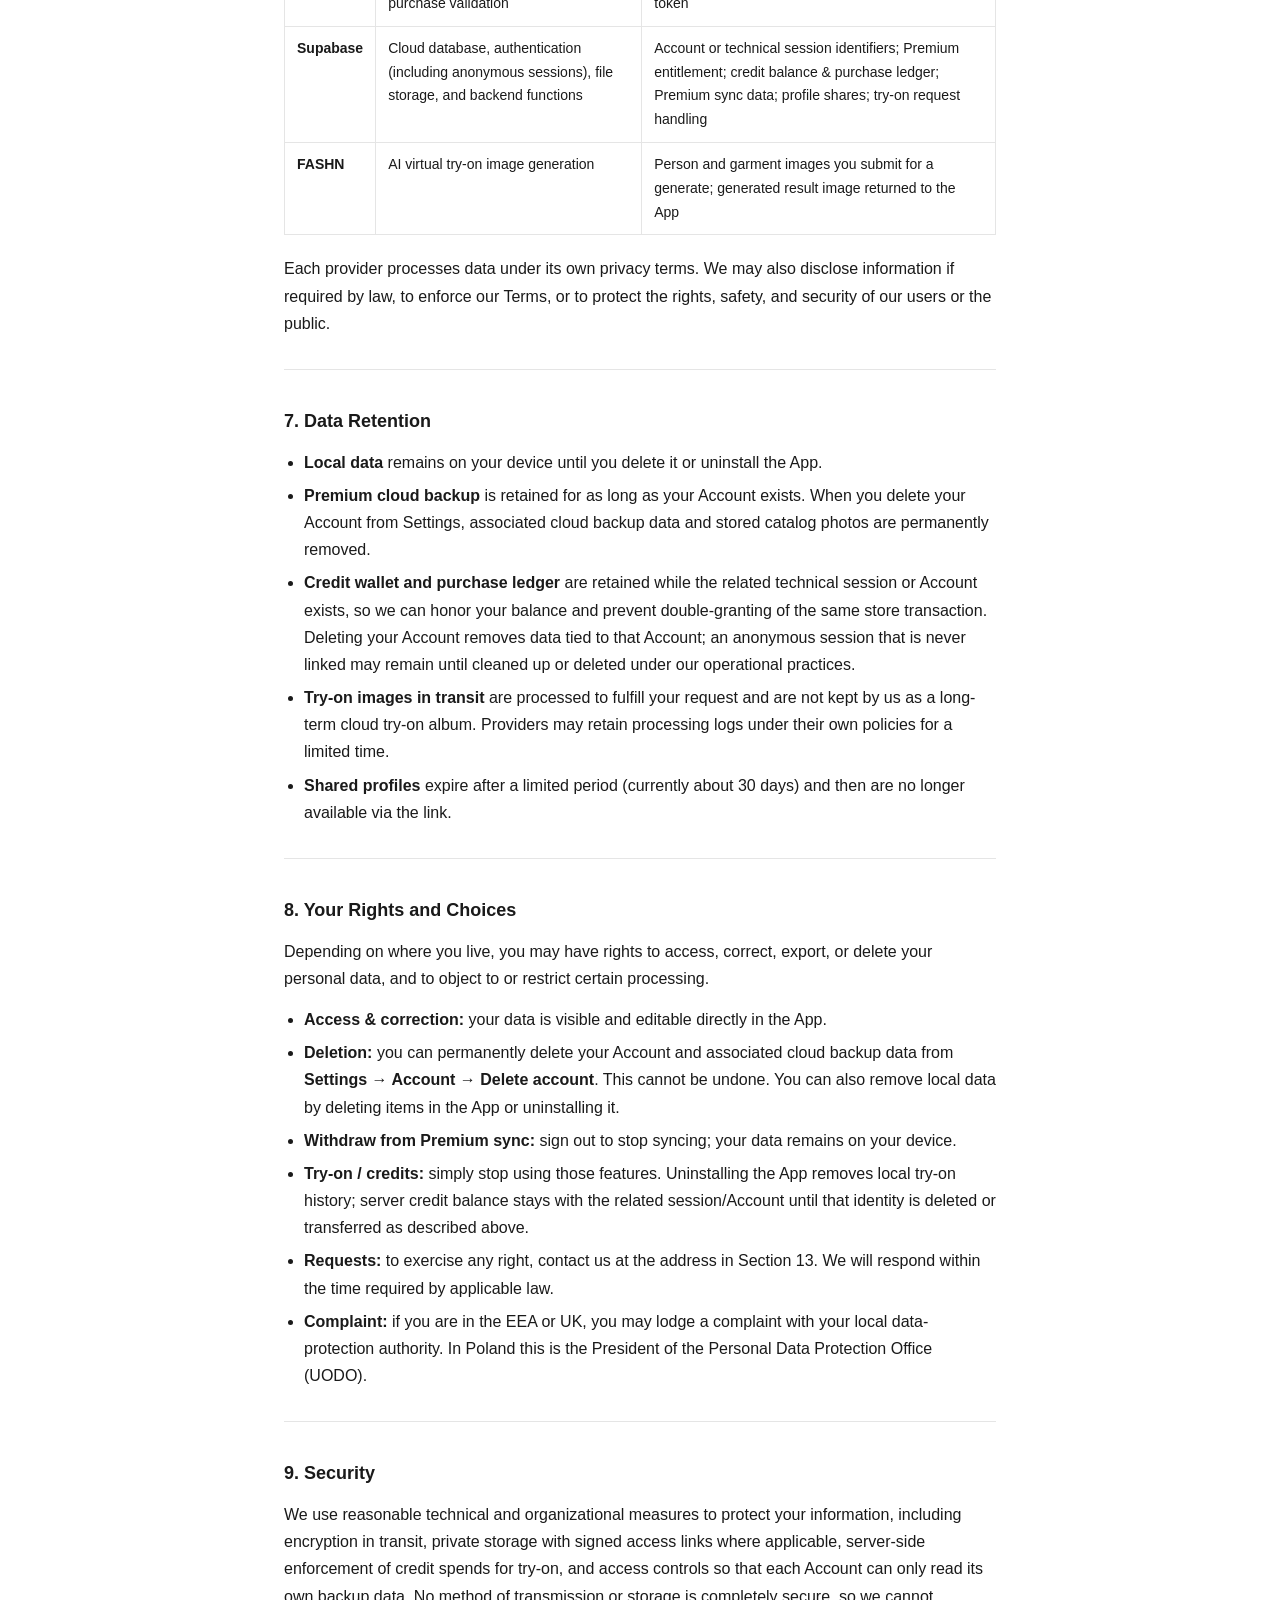
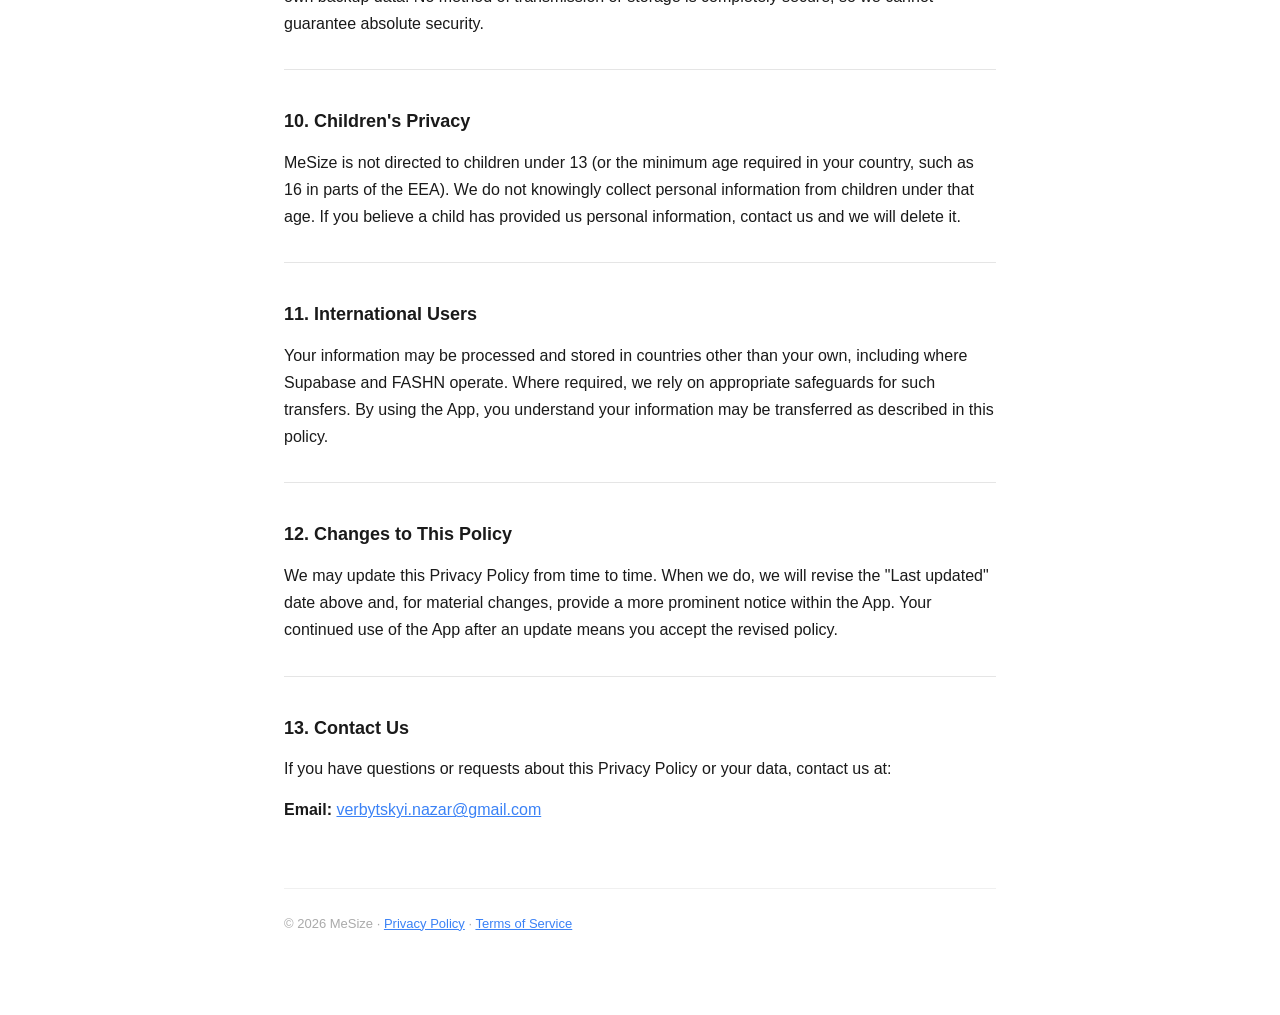
==== commit 3c081d95: "Add files via upload" ====
--- a/privacy.html
+++ b/privacy.html
@@ -11,57 +11,139 @@
 <div class="container">
 <header><a href="./index.html">Me<span>Size</span></a></header>
 <h1>Privacy Policy</h1>
-<p><strong>App:</strong> MeSize <strong>Last updated:</strong> July 16, 2026</p>
-<p>MeSize ("<strong>MeSize</strong>", "<strong>we</strong>", "<strong>us</strong>", or "<strong>our</strong>") built the MeSize mobile app (the "<strong>App</strong>") to help you save and organize your own clothing and shoe sizes, body measurements, and a personal catalog of the items you own. This Privacy Policy explains what information the App handles, how it is used, and the choices you have.</p>
-<p>We designed MeSize to be <strong>private by default</strong>: everything you enter stays on your device unless you choose to create an account and turn on cloud backup.</p>
+<p><strong>App:</strong> MeSize <strong>Last updated:</strong> August 8, 2026</p>
+<p>MeSize ("<strong>MeSize</strong>", "<strong>we</strong>", "<strong>us</strong>", or "<strong>our</strong>") built the MeSize mobile app (the "<strong>App</strong>") to help you save and organize your own clothing and shoe sizes, body measurements, and a personal catalog of the items you own, and to offer optional features such as cloud backup, sharing, and AI virtual try-on. This Privacy Policy explains what information the App handles, how it is used, and the choices you have.</p>
+<p>We designed MeSize to be <strong>private by default</strong>: your sizes, measurements, catalog, wishlist, and most photos stay on your device unless you use a feature that needs the network (for example Premium cloud sync, profile or item sharing, buying credits, or AI try-on).</p>
 <p>MeSize is operated by an independent individual developer based in Poland, not a registered company. Where this document says "we", it refers to that operator (the data controller), who you can reach at the contact address in Section 13.</p>
 <hr>
 <h2>1. Summary</h2>
-<ul><li>The App works <strong>offline-first</strong>. Your sizes, measurements, catalog, and photos are stored <strong>locally on your device</strong> by default.</li><li>Creating an <strong>account</strong> (Sign in with Apple or Google) is <strong>optional</strong> and only needed to back up and sync your data across devices.</li><li>Cloud backup and sync are part of the optional one-time <strong>Premium</strong> purchase.</li><li>We use <strong>no third-party advertising, analytics, or tracking SDKs</strong>. We do <strong>not sell</strong> your personal data and we do <strong>not</strong> use it for advertising.</li><li>You can <strong>delete your account and all cloud data at any time</strong> from within the App.</li></ul>
+<ul>
+<li>The App works <strong>offline-first</strong>. Your sizes, measurements, catalog, wishlist, and try-on history are stored <strong>locally on your device</strong> by default.</li>
+<li>Creating an <strong>Account</strong> (Sign in with Apple or Google) is <strong>optional</strong> and is used to back up and sync your data across devices when you also have <strong>Premium</strong>.</li>
+<li>If you use <strong>AI try-on</strong> or buy <strong>try-on credits</strong>, the App creates a silent technical session (anonymous authentication) so we can run the feature and keep a server-side credit balance. That is <strong>not</strong> the same as signing in with Apple or Google in Settings.</li>
+<li>When you run a try-on, the photos you choose are sent through our backend to a third-party AI provider (<strong>FASHN</strong>) to generate a result image.</li>
+<li>We use <strong>no third-party advertising, analytics, or tracking SDKs</strong>. We do <strong>not sell</strong> your personal data and we do <strong>not</strong> use it for advertising.</li>
+<li>You can <strong>delete your Account and associated cloud backup data</strong> at any time from within the App. Local data is removed when you delete it in the App or uninstall.</li>
+</ul>
 <hr>
 <h2>2. Information We Handle</h2>
 <h3>2.1 Information you provide</h3>
-<ul><li><strong>Size &amp; body profile:</strong> profile name, gender, build type, home country, preferred unit system (cm/in), body measurements you enter (such as chest, waist, foot, head, and finger), and the clothing/shoe sizes you save (US/EU/UK/JP).</li><li><strong>Catalog items:</strong> the items you add, including brand, category, size, notes, and any <strong>photos</strong> you attach.</li><li><strong>Custom categories</strong> you create.</li><li><strong>App preferences:</strong> theme, language, and onboarding status.</li></ul>
-<h3>2.2 Account information (only if you sign in)</h3>
-<ul><li>When you use <strong>Sign in with Apple</strong> or <strong>Sign in with Google</strong>, we receive a secure identity token and basic profile information — typically your <strong>email address</strong> and, where available, your <strong>name</strong>. If you use Apple's *Hide My Email*, we only ever receive Apple's private relay address.</li><li>We use this to create and authenticate your account and to attach your backup and your Premium entitlement to you.</li></ul>
-<h3>2.3 Purchase information (only if you buy Premium)</h3>
-<ul><li>Premium is a <strong>one-time in-app purchase</strong> processed by the <strong>Apple App Store</strong> or <strong>Google Play</strong>. Your payment is handled entirely by Apple or Google — <strong>we never receive your card or payment details.</strong></li><li>To unlock Premium for your account, we verify your purchase with Apple's App Store Server API or Google's Play Developer API using the transaction identifier or purchase token supplied by the store, and we store a record of whether your account is entitled to Premium.</li></ul>
-<h3>2.4 Information we do <strong>not</strong> collect</h3>
-<ul><li>We do not collect your precise location.</li><li>We do not use advertising identifiers or third-party trackers.</li><li>We do not access your contacts, and we do not scan your photo library beyond the specific photos you choose to attach to catalog items.</li></ul>
+<ul>
+<li><strong>Size &amp; body profile:</strong> profile name, gender, build type, home country, preferred unit system (cm/in), body measurements you enter (such as chest, waist, foot, head, and finger), and the clothing/shoe sizes you save (US/EU/UK/JP).</li>
+<li><strong>Catalog items:</strong> the items you add, including brand, category, size, price text, notes, and any <strong>photos</strong> you attach.</li>
+<li><strong>Wishlist items</strong> (local): name, size, price, store details, notes, and photos you choose to save.</li>
+<li><strong>Custom categories</strong> you create.</li>
+<li><strong>App preferences:</strong> theme, language, and onboarding status.</li>
+<li><strong>Try-on inputs you choose:</strong> a photo of a person and a garment photo (from your catalog or an upload) used only when you start a generate.</li>
+</ul>
+<h3>2.2 Account information (only if you sign in with Apple or Google)</h3>
+<ul>
+<li>When you use <strong>Sign in with Apple</strong> or <strong>Sign in with Google</strong>, we receive a secure identity token and basic profile information — typically your <strong>email address</strong> and, where available, your <strong>name</strong>. If you use Apple's Hide My Email, we only ever receive Apple's private relay address.</li>
+<li>We use this to create and authenticate your Account and to attach your Premium cloud backup and server Premium entitlement to you.</li>
+</ul>
+<h3>2.3 Technical session for try-on and credits</h3>
+<ul>
+<li>To buy try-on credits and to call the try-on backend, the App may create an <strong>anonymous authentication session</strong> with our backend (Supabase). This session is a random technical identifier. It does <strong>not</strong> require your name or email, and it is <strong>not</strong> shown as an Account sign-in in Settings.</li>
+<li>If you later sign in with Apple or Google, we may transfer your try-on credit balance from that anonymous session to your Account so you do not lose purchased credits.</li>
+</ul>
+<h3>2.4 Purchase information</h3>
+<ul>
+<li><strong>Premium</strong> is a one-time (non-consumable) in-app purchase. <strong>Try-on credit packs</strong> are consumable in-app purchases. Both are processed by the <strong>Apple App Store</strong> or <strong>Google Play</strong>. Your payment is handled entirely by Apple or Google — <strong>we never receive your card or payment details.</strong></li>
+<li>To unlock Premium or grant credits, we verify the purchase with Apple's App Store Server API or Google's Play Developer API using the transaction identifier or purchase token supplied by the store.</li>
+<li>For Premium we store whether your Account (or device, for local unlock) is entitled. For credit packs we store a <strong>server-side credit balance</strong> and a ledger of verified purchase transactions (platform, product id, transaction id, credits granted) tied to your technical session or Account — so the same store transaction cannot be granted twice.</li>
+</ul>
+<h3>2.5 AI try-on processing</h3>
+<ul>
+<li>When you tap generate, the App sends the selected person and garment images (processed as compressed images) to our backend, which forwards them to <strong>FASHN</strong> (a third-party virtual try-on provider) to create a result image.</li>
+<li>We debit one try-on credit on our servers when a generate starts; if the generate fails, that credit is refunded to your balance.</li>
+<li>The result image is returned to the App. <strong>Try-on history is stored only on your device</strong> (not uploaded to our cloud backup). We do not use your try-on photos for advertising or to train our own models.</li>
+<li>FASHN processes images under its own terms and privacy practices. Do not use try-on with photos of other people unless you have the right to do so.</li>
+</ul>
+<h3>2.6 Sharing features (optional)</h3>
+<ul>
+<li>If you share a <strong>size profile</strong>, a copy of that profile may be uploaded to our backend and available via a secret link/token for a limited time.</li>
+<li>If you share a <strong>catalog item</strong> or <strong>wishlist</strong> content, the App uses your device’s system share sheet; what leaves the device depends on the app or channel you choose (for example Messages or email).</li>
+</ul>
+<h3>2.7 Information we do <strong>not</strong> collect</h3>
+<ul>
+<li>We do not collect your precise location.</li>
+<li>We do not use advertising identifiers or third-party trackers.</li>
+<li>We do not access your contacts, and we do not scan your photo library beyond the specific photos you choose for catalog, wishlist, or try-on.</li>
+</ul>
 <hr>
 <h2>3. Device Permissions</h2>
-<ul><li><strong>Photo library:</strong> requested only when you attach a photo to a catalog item, so you can pick an image.</li><li><strong>Camera:</strong> requested only if you use camera-based measuring features.</li></ul>
+<ul>
+<li><strong>Photo library:</strong> requested when you pick an image for a catalog item, wishlist item, or try-on (person or clothes).</li>
+<li><strong>Camera:</strong> requested if you take a photo for those features or use camera-based measuring features.</li>
+<li><strong>Files / documents (where offered):</strong> requested if you import an image from files.</li>
+</ul>
 <p>You can change these permissions at any time in your device settings. Denying them only disables the related feature.</p>
 <hr>
 <h2>4. How We Use Information</h2>
 <p>We use the information above to:</p>
-<ul><li>provide the core features of the App (save, display, and organize your sizes, measurements, and catalog);</li><li>authenticate your account and keep your data in sync across your devices (when you sign in with Premium);</li><li>verify and honor your Premium purchase;</li><li>remember your preferences (theme, language);</li><li>respond to your support requests; and</li><li>maintain the security and integrity of the service and comply with law.</li></ul>
+<ul>
+<li>provide the core features of the App (save, display, and organize your sizes, measurements, catalog, and wishlist);</li>
+<li>authenticate your Account and keep your data in sync across your devices (when you sign in with Premium);</li>
+<li>verify and honor Premium and try-on credit purchases, and maintain your credit balance;</li>
+<li>run AI try-on generates you request (including sending images to FASHN via our backend);</li>
+<li>enable optional sharing you choose to start;</li>
+<li>remember your preferences (theme, language);</li>
+<li>respond to your support requests; and</li>
+<li>maintain the security and integrity of the service and comply with law.</li>
+</ul>
 <p>We do <strong>not</strong> use your information for advertising or profiling, and we do <strong>not</strong> sell it.</p>
 <hr>
 <h2>5. Where Your Data Is Stored</h2>
-<ul><li><strong>On your device:</strong> by default, all of your data is stored locally using the device's app storage.</li><li><strong>In the cloud (optional):</strong> if you sign in and have Premium, your profiles, catalog items, custom categories, app settings, and catalog photos are backed up to our backend, which is hosted on <strong>Supabase</strong> (a third-party cloud infrastructure provider). Photos are stored in a private storage bucket and served to you through short-lived signed links. Data in transit is protected with encryption (HTTPS/TLS), and data at rest is protected by the hosting provider.</li></ul>
-<p>If you never sign in, no personal data leaves your device through the App.</p>
+<ul>
+<li><strong>On your device:</strong> by default, profiles, catalog, wishlist, try-on history, and most photos are stored locally using the device’s app storage.</li>
+<li><strong>Premium cloud backup (optional):</strong> if you sign in with Apple or Google and have Premium, your profiles, catalog items, custom categories, app settings, and catalog photos are backed up to our backend hosted on <strong>Supabase</strong>. Photos are stored in a private storage bucket and served through short-lived signed links.</li>
+<li><strong>Try-on and credits:</strong> credit balances and verified credit-purchase records are stored on our Supabase backend, tied to your technical (anonymous) session or Account. Try-on images are sent to our backend and to <strong>FASHN</strong> to produce a result; we do not keep a permanent cloud gallery of your try-on history (history stays on-device).</li>
+<li><strong>Profile share links (optional):</strong> shared profile payloads are stored on our backend until they expire or are removed under our retention rules.</li>
+</ul>
+<p>Data in transit is protected with encryption (HTTPS/TLS). Data at rest is protected by the relevant hosting or AI provider.</p>
+<p><strong>Important:</strong> even if you never create an Apple/Google Account in Settings, using try-on, buying credits, or using certain share features will send data off your device as described above.</p>
 <hr>
 <h2>6. Sharing and Sub-Processors</h2>
 <p>We do not sell or rent your personal information. We share information only with service providers that help us operate the App, and only as needed to provide it:</p>
-<div class="table-wrap"><table><thead><tr><th>Provider</th><th>Purpose</th><th>Data involved</th></tr></thead><tbody><tr><td><strong>Apple</strong></td><td>Sign in with Apple; App Store purchase &amp; receipt validation</td><td>Identity token, email/name, purchase transaction</td></tr><tr><td><strong>Google</strong></td><td>Sign in with Google; Google Play purchase validation</td><td>Identity token, email/name, purchase token</td></tr><tr><td><strong>Supabase</strong></td><td>Cloud database, authentication, file storage, and backend functions</td><td>Account, profile, catalog, photos, entitlement</td></tr></tbody></table></div>
+<div class="table-wrap"><table>
+<thead><tr><th>Provider</th><th>Purpose</th><th>Data involved</th></tr></thead>
+<tbody>
+<tr><td><strong>Apple</strong></td><td>Sign in with Apple; App Store purchase &amp; receipt validation</td><td>Identity token, email/name (if provided), purchase transaction</td></tr>
+<tr><td><strong>Google</strong></td><td>Sign in with Google; Google Play purchase validation</td><td>Identity token, email/name (if provided), purchase token</td></tr>
+<tr><td><strong>Supabase</strong></td><td>Cloud database, authentication (including anonymous sessions), file storage, and backend functions</td><td>Account or technical session identifiers; Premium entitlement; credit balance &amp; purchase ledger; Premium sync data; profile shares; try-on request handling</td></tr>
+<tr><td><strong>FASHN</strong></td><td>AI virtual try-on image generation</td><td>Person and garment images you submit for a generate; generated result image returned to the App</td></tr>
+</tbody>
+</table></div>
 <p>Each provider processes data under its own privacy terms. We may also disclose information if required by law, to enforce our Terms, or to protect the rights, safety, and security of our users or the public.</p>
 <hr>
 <h2>7. Data Retention</h2>
-<ul><li><strong>Local data</strong> remains on your device until you delete it or uninstall the App.</li><li><strong>Cloud data</strong> is retained for as long as your account exists so that your backup stays available. When you delete your account (see below), your cloud data and stored photos are permanently removed.</li></ul>
+<ul>
+<li><strong>Local data</strong> remains on your device until you delete it or uninstall the App.</li>
+<li><strong>Premium cloud backup</strong> is retained for as long as your Account exists. When you delete your Account from Settings, associated cloud backup data and stored catalog photos are permanently removed.</li>
+<li><strong>Credit wallet and purchase ledger</strong> are retained while the related technical session or Account exists, so we can honor your balance and prevent double-granting of the same store transaction. Deleting your Account removes data tied to that Account; an anonymous session that is never linked may remain until cleaned up or deleted under our operational practices.</li>
+<li><strong>Try-on images in transit</strong> are processed to fulfill your request and are not kept by us as a long-term cloud try-on album. Providers may retain processing logs under their own policies for a limited time.</li>
+<li><strong>Shared profiles</strong> expire after a limited period (currently about 30 days) and then are no longer available via the link.</li>
+</ul>
 <hr>
 <h2>8. Your Rights and Choices</h2>
 <p>Depending on where you live, you may have rights to access, correct, export, or delete your personal data, and to object to or restrict certain processing.</p>
-<ul><li><strong>Access &amp; correction:</strong> your data is visible and editable directly in the App.</li><li><strong>Deletion:</strong> you can permanently delete your account and <strong>all</strong> associated cloud data and photos at any time from <strong>Settings → Account → Delete account</strong>. This cannot be undone. You can also remove local data by deleting items in the App or uninstalling it.</li><li><strong>Withdraw from cloud:</strong> simply sign out to stop syncing; your data remains on your device.</li><li><strong>Requests:</strong> to exercise any right, contact us at the address in Section 13. We will respond within the time required by applicable law.</li><li><strong>Complaint:</strong> if you are in the EEA or UK, you may lodge a complaint with your local data-protection authority. In Poland this is the President of the Personal Data Protection Office (UODO).</li></ul>
+<ul>
+<li><strong>Access &amp; correction:</strong> your data is visible and editable directly in the App.</li>
+<li><strong>Deletion:</strong> you can permanently delete your Account and associated cloud backup data from <strong>Settings → Account → Delete account</strong>. This cannot be undone. You can also remove local data by deleting items in the App or uninstalling it.</li>
+<li><strong>Withdraw from Premium sync:</strong> sign out to stop syncing; your data remains on your device.</li>
+<li><strong>Try-on / credits:</strong> simply stop using those features. Uninstalling the App removes local try-on history; server credit balance stays with the related session/Account until that identity is deleted or transferred as described above.</li>
+<li><strong>Requests:</strong> to exercise any right, contact us at the address in Section 13. We will respond within the time required by applicable law.</li>
+<li><strong>Complaint:</strong> if you are in the EEA or UK, you may lodge a complaint with your local data-protection authority. In Poland this is the President of the Personal Data Protection Office (UODO).</li>
+</ul>
 <hr>
 <h2>9. Security</h2>
-<p>We use reasonable technical and organizational measures to protect your information, including encryption in transit, private storage with signed access links, and access controls that ensure each account can only read its own data. No method of transmission or storage is completely secure, so we cannot guarantee absolute security.</p>
+<p>We use reasonable technical and organizational measures to protect your information, including encryption in transit, private storage with signed access links where applicable, server-side enforcement of credit spends for try-on, and access controls so that each Account can only read its own backup data. No method of transmission or storage is completely secure, so we cannot guarantee absolute security.</p>
 <hr>
 <h2>10. Children's Privacy</h2>
 <p>MeSize is not directed to children under 13 (or the minimum age required in your country, such as 16 in parts of the EEA). We do not knowingly collect personal information from children under that age. If you believe a child has provided us personal information, contact us and we will delete it.</p>
 <hr>
 <h2>11. International Users</h2>
-<p>Your information may be processed and stored in countries other than your own, including where our hosting provider operates. Where required, we rely on appropriate safeguards for such transfers. By using the App, you understand your information may be transferred as described in this policy.</p>
+<p>Your information may be processed and stored in countries other than your own, including where Supabase and FASHN operate. Where required, we rely on appropriate safeguards for such transfers. By using the App, you understand your information may be transferred as described in this policy.</p>
 <hr>
 <h2>12. Changes to This Policy</h2>
 <p>We may update this Privacy Policy from time to time. When we do, we will revise the "Last updated" date above and, for material changes, provide a more prominent notice within the App. Your continued use of the App after an update means you accept the revised policy.</p>
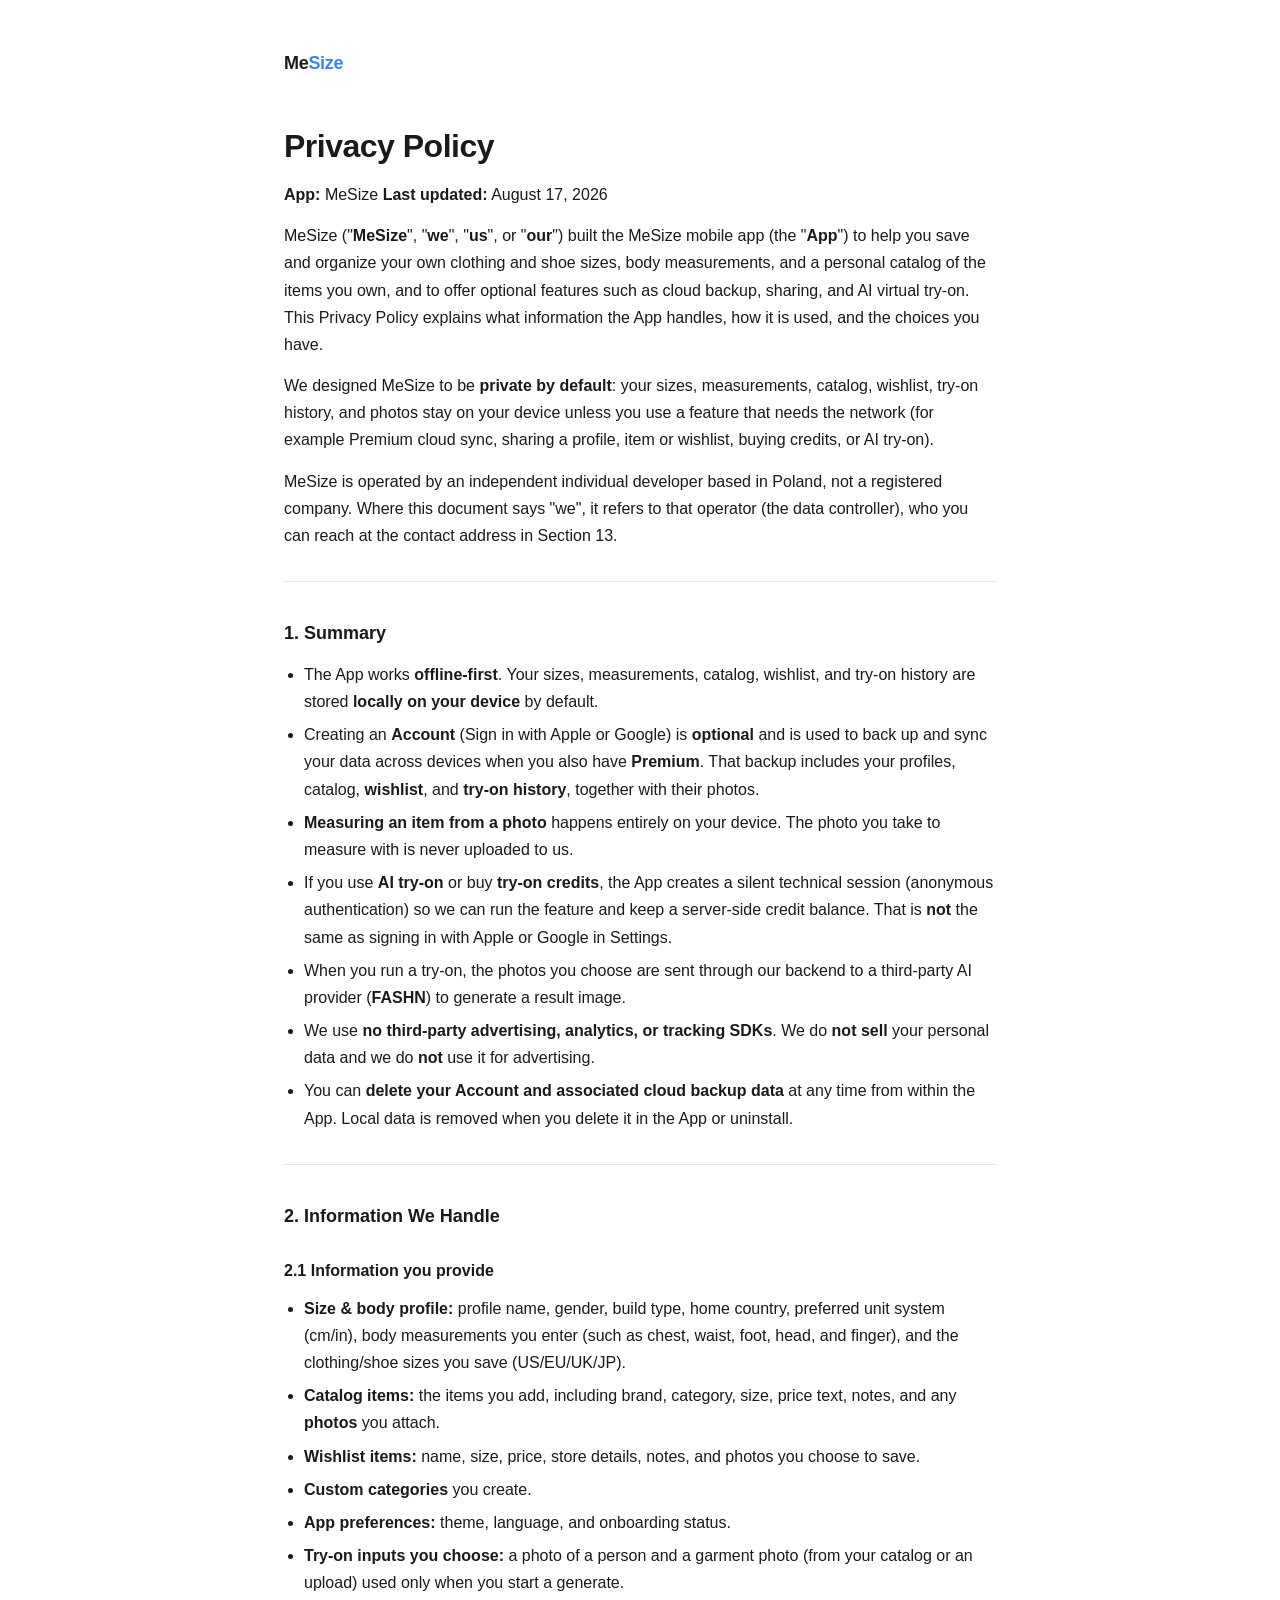
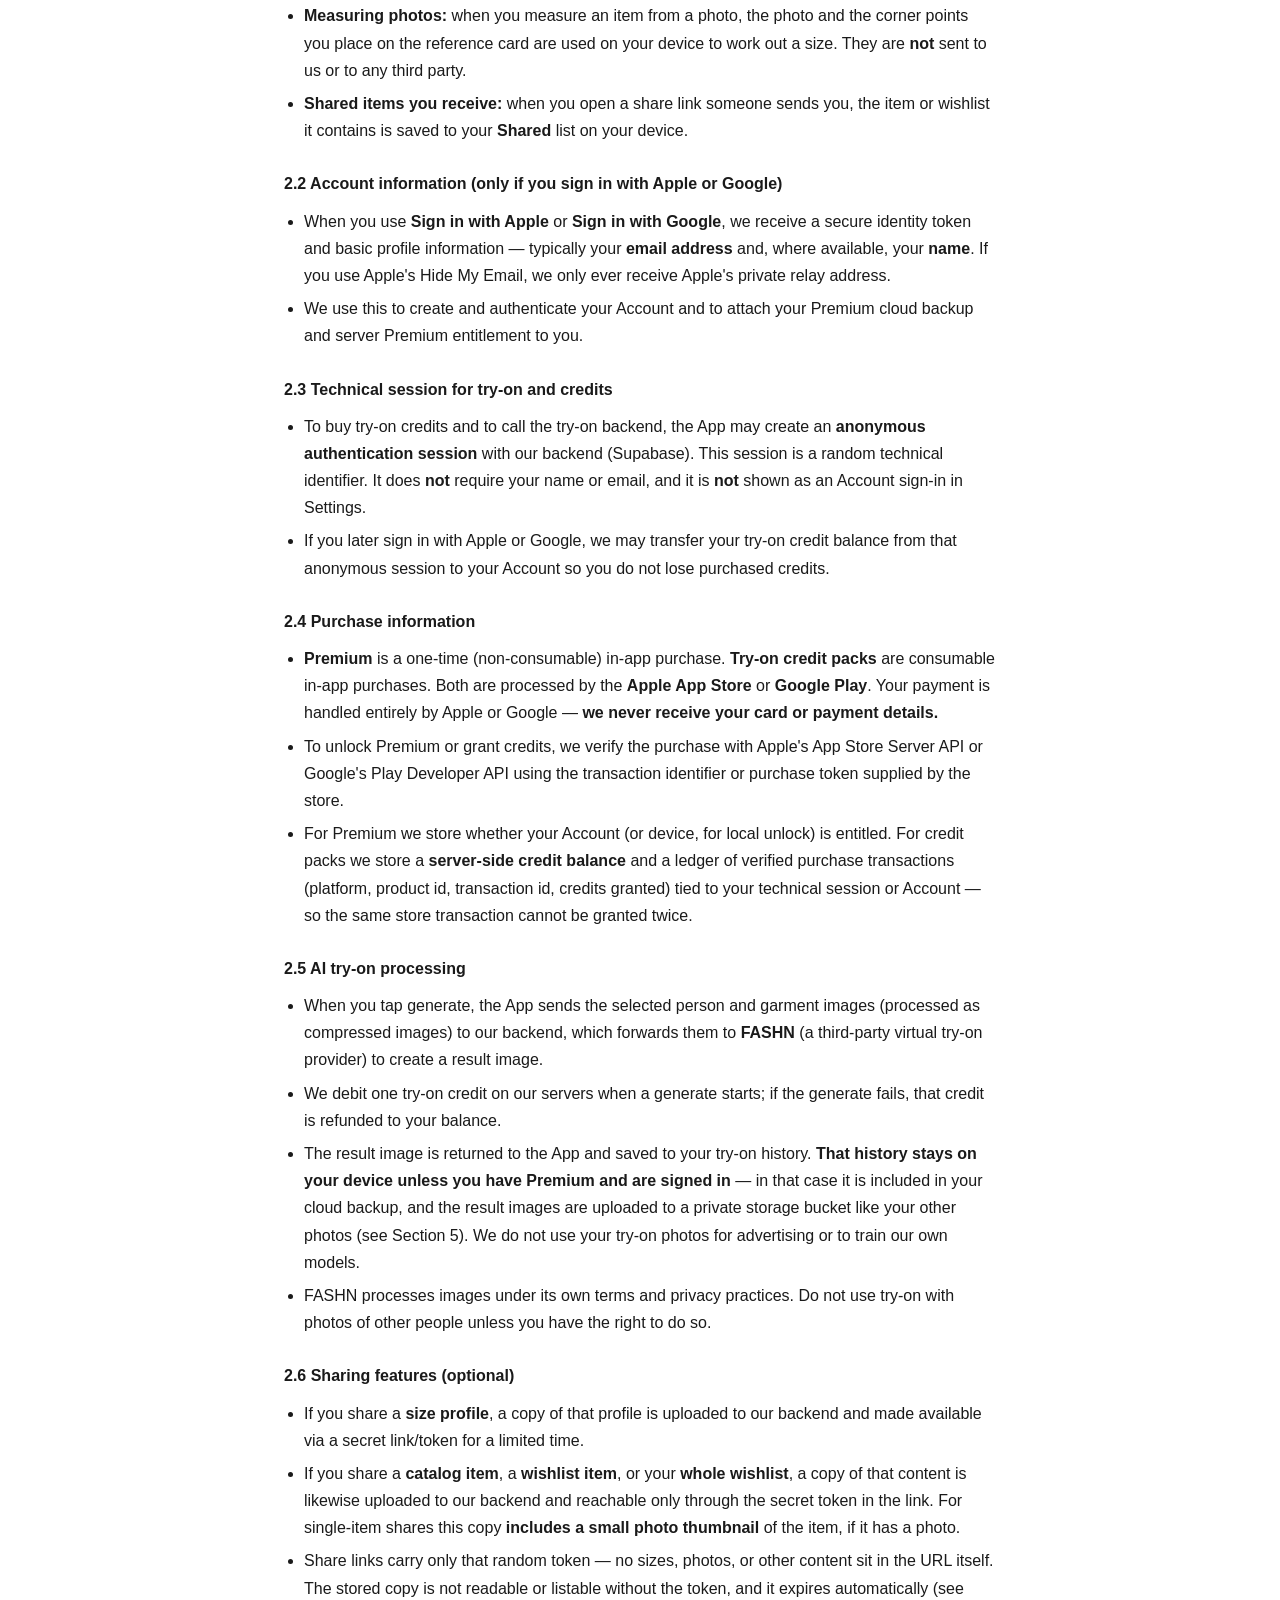
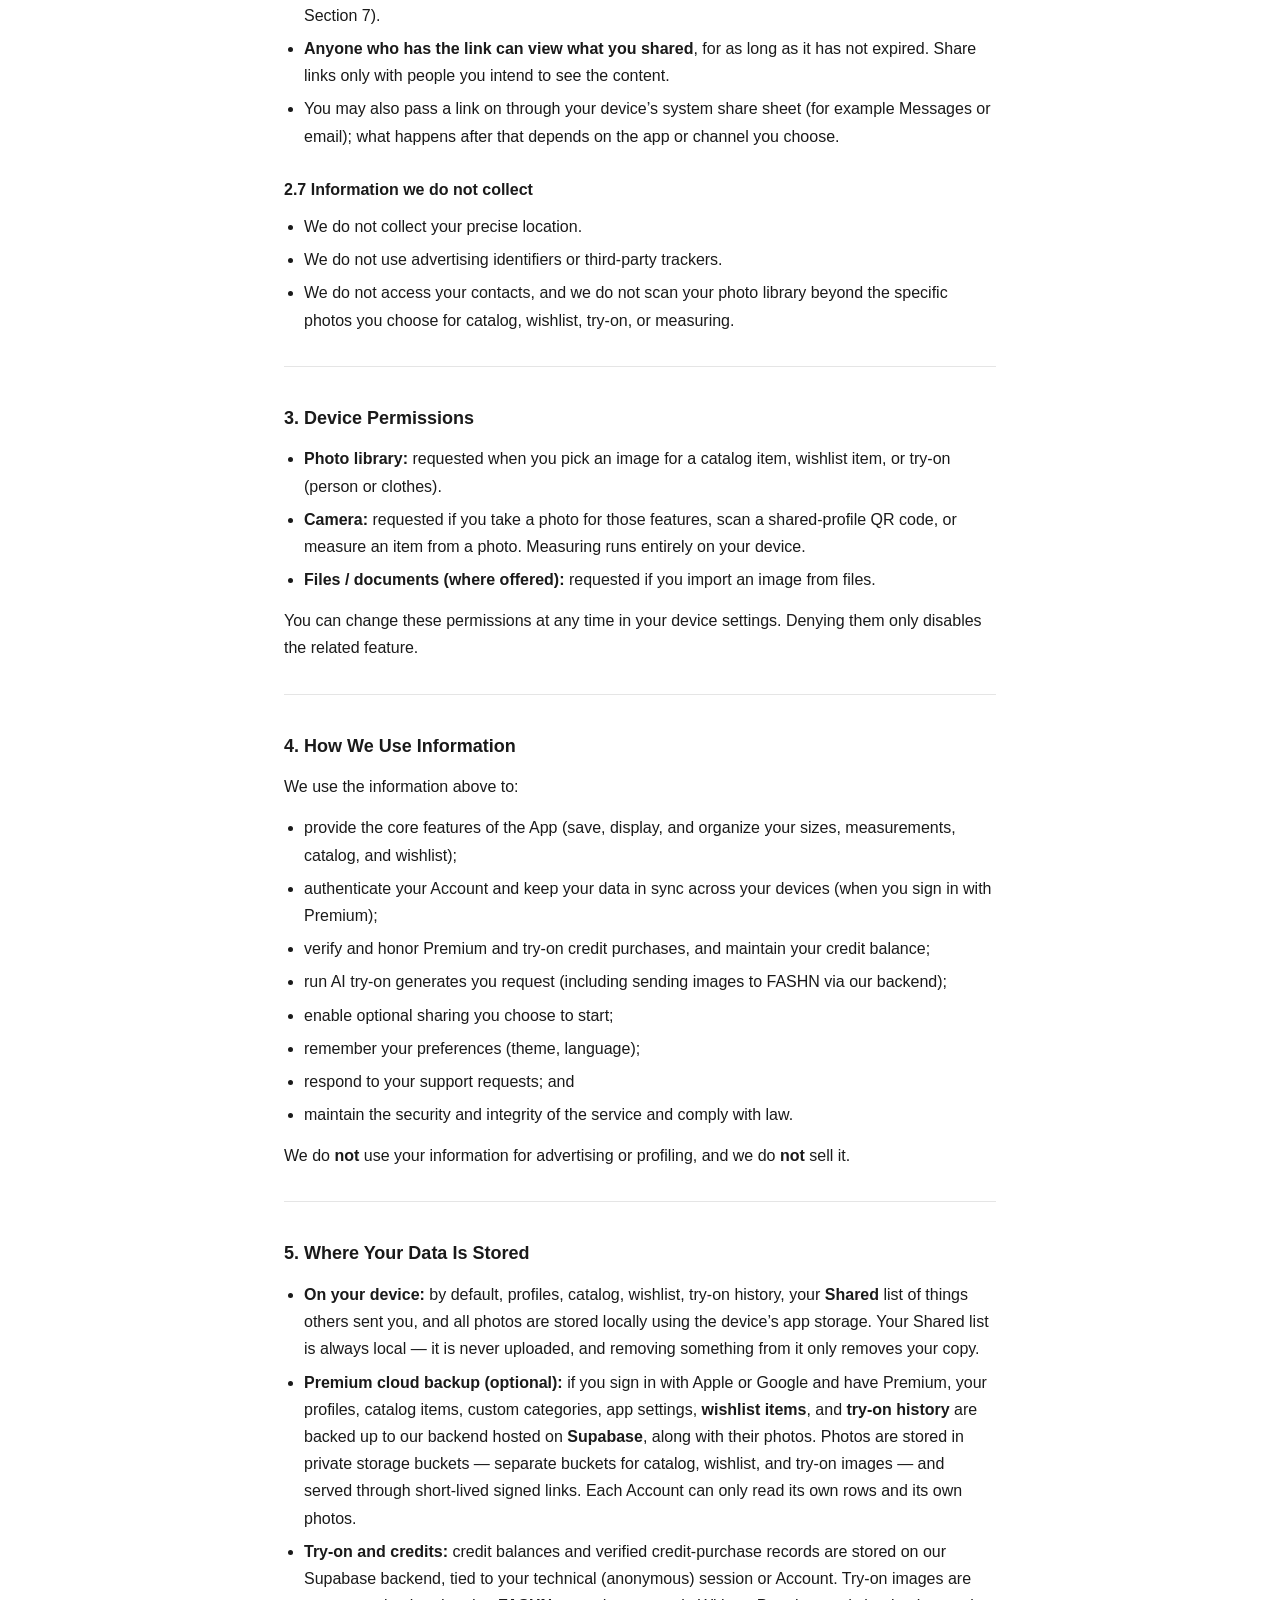
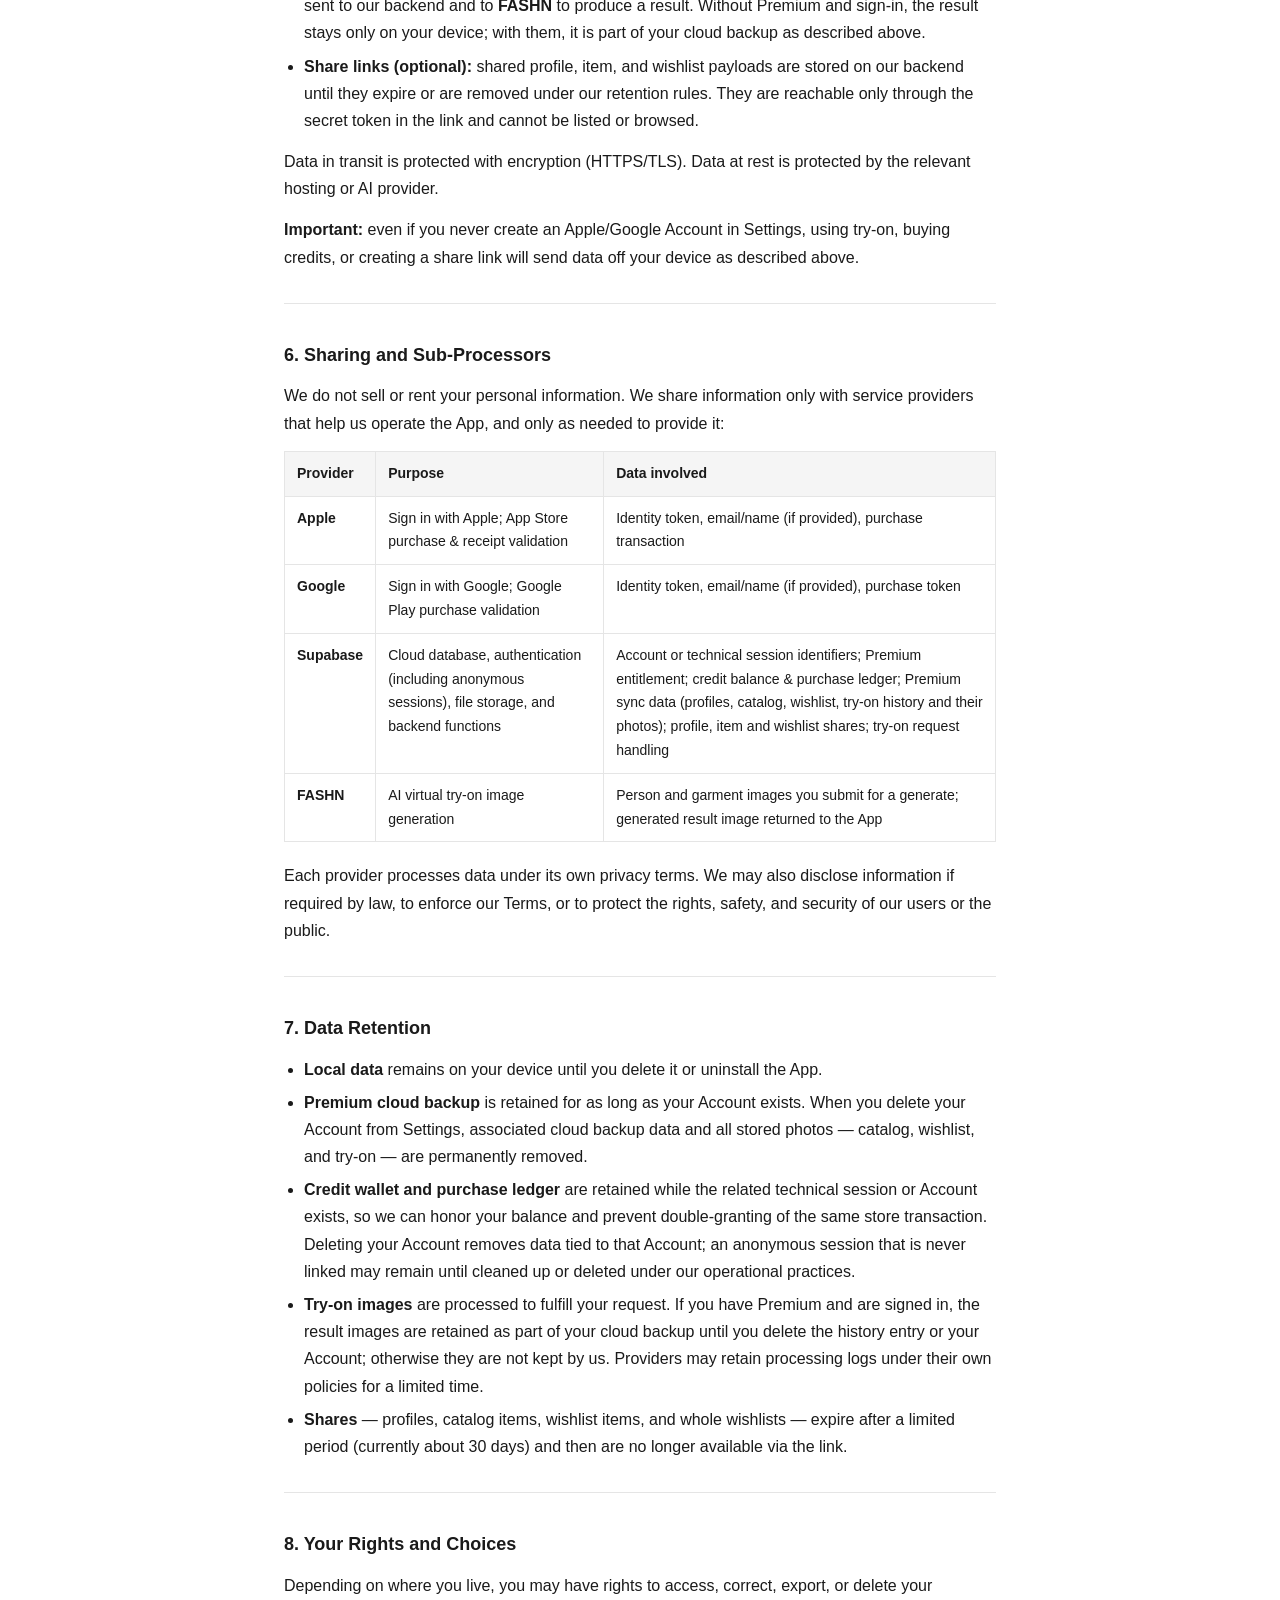
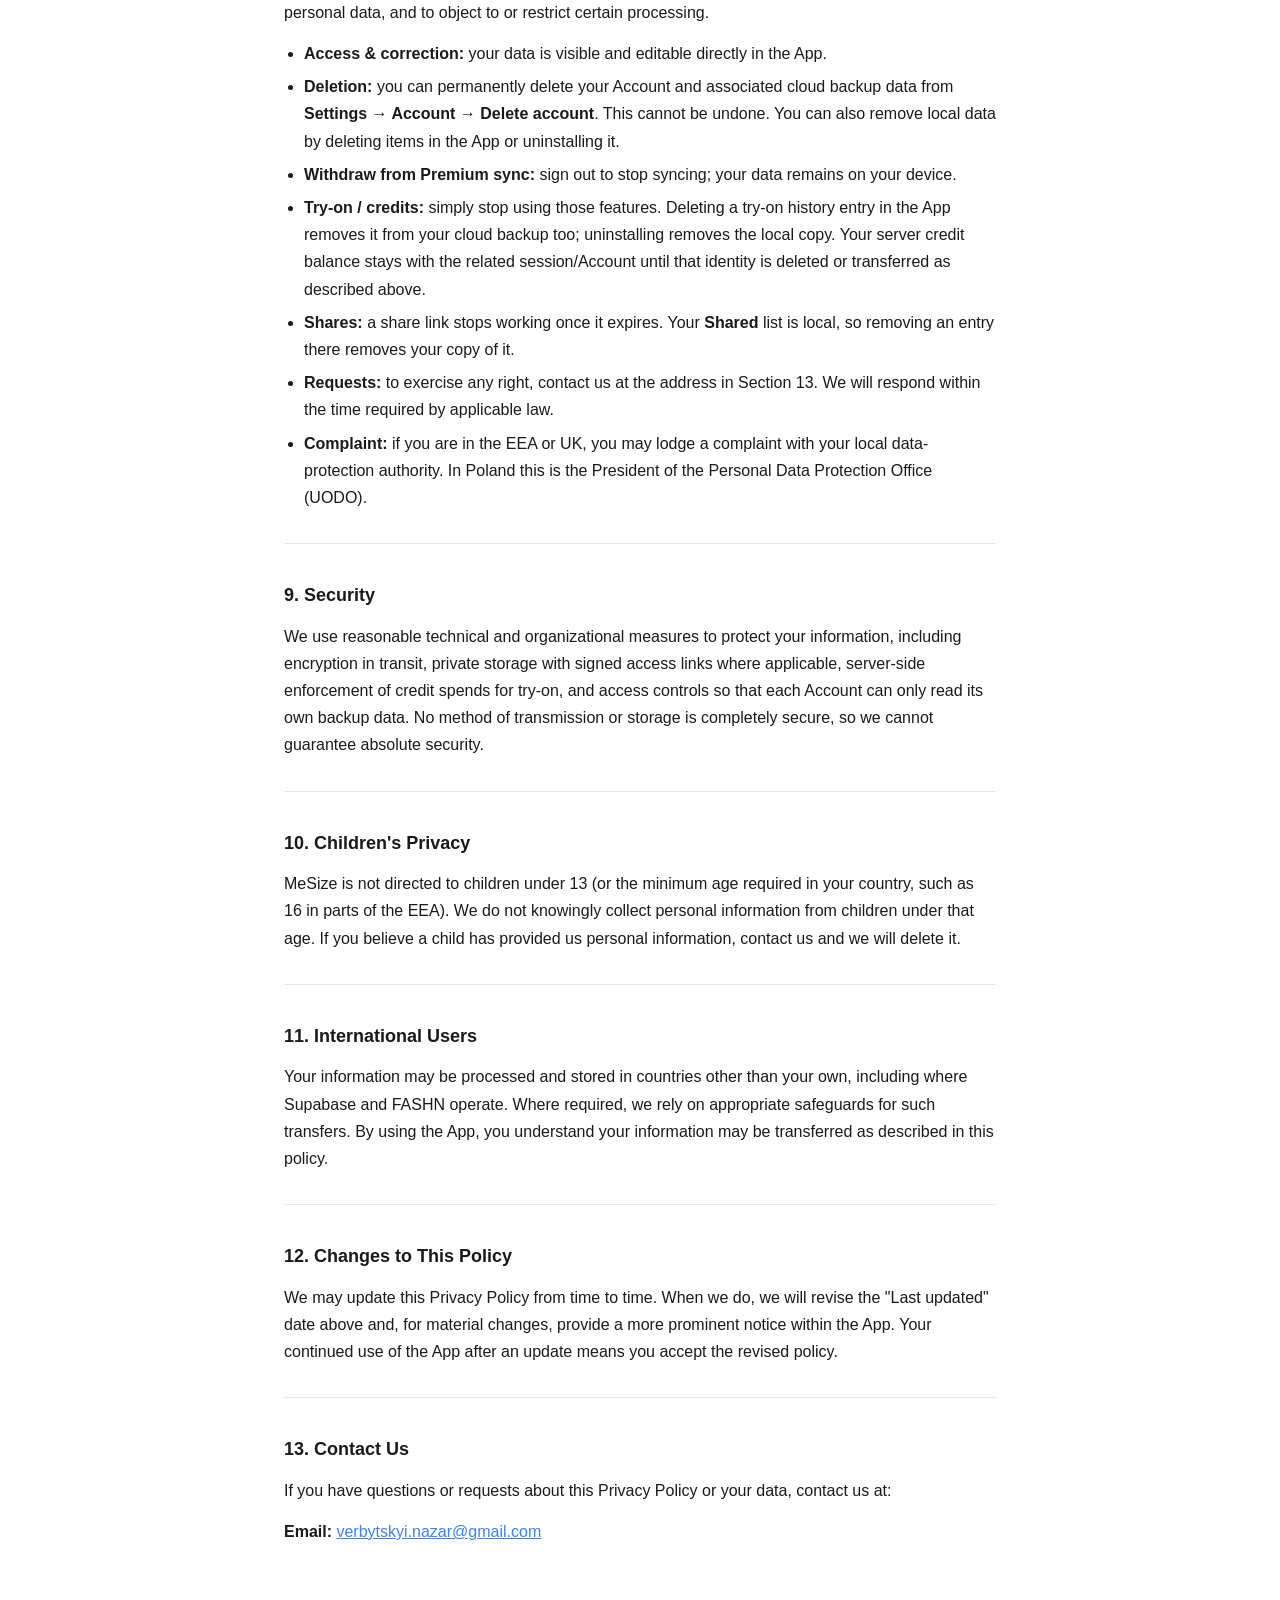
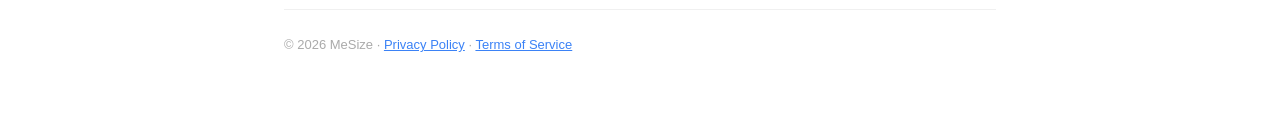
==== commit f54bdc78: "Update privacy policy and terms for app v1.2.1 Privacy policy corrections — the previous version des" ====
--- a/privacy.html
+++ b/privacy.html
@@ -11,15 +11,16 @@
 <div class="container">
 <header><a href="./index.html">Me<span>Size</span></a></header>
 <h1>Privacy Policy</h1>
-<p><strong>App:</strong> MeSize <strong>Last updated:</strong> August 8, 2026</p>
+<p><strong>App:</strong> MeSize <strong>Last updated:</strong> August 17, 2026</p>
 <p>MeSize ("<strong>MeSize</strong>", "<strong>we</strong>", "<strong>us</strong>", or "<strong>our</strong>") built the MeSize mobile app (the "<strong>App</strong>") to help you save and organize your own clothing and shoe sizes, body measurements, and a personal catalog of the items you own, and to offer optional features such as cloud backup, sharing, and AI virtual try-on. This Privacy Policy explains what information the App handles, how it is used, and the choices you have.</p>
-<p>We designed MeSize to be <strong>private by default</strong>: your sizes, measurements, catalog, wishlist, and most photos stay on your device unless you use a feature that needs the network (for example Premium cloud sync, profile or item sharing, buying credits, or AI try-on).</p>
+<p>We designed MeSize to be <strong>private by default</strong>: your sizes, measurements, catalog, wishlist, try-on history, and photos stay on your device unless you use a feature that needs the network (for example Premium cloud sync, sharing a profile, item or wishlist, buying credits, or AI try-on).</p>
 <p>MeSize is operated by an independent individual developer based in Poland, not a registered company. Where this document says "we", it refers to that operator (the data controller), who you can reach at the contact address in Section 13.</p>
 <hr>
 <h2>1. Summary</h2>
 <ul>
 <li>The App works <strong>offline-first</strong>. Your sizes, measurements, catalog, wishlist, and try-on history are stored <strong>locally on your device</strong> by default.</li>
-<li>Creating an <strong>Account</strong> (Sign in with Apple or Google) is <strong>optional</strong> and is used to back up and sync your data across devices when you also have <strong>Premium</strong>.</li>
+<li>Creating an <strong>Account</strong> (Sign in with Apple or Google) is <strong>optional</strong> and is used to back up and sync your data across devices when you also have <strong>Premium</strong>. That backup includes your profiles, catalog, <strong>wishlist</strong>, and <strong>try-on history</strong>, together with their photos.</li>
+<li><strong>Measuring an item from a photo</strong> happens entirely on your device. The photo you take to measure with is never uploaded to us.</li>
 <li>If you use <strong>AI try-on</strong> or buy <strong>try-on credits</strong>, the App creates a silent technical session (anonymous authentication) so we can run the feature and keep a server-side credit balance. That is <strong>not</strong> the same as signing in with Apple or Google in Settings.</li>
 <li>When you run a try-on, the photos you choose are sent through our backend to a third-party AI provider (<strong>FASHN</strong>) to generate a result image.</li>
 <li>We use <strong>no third-party advertising, analytics, or tracking SDKs</strong>. We do <strong>not sell</strong> your personal data and we do <strong>not</strong> use it for advertising.</li>
@@ -31,10 +32,12 @@
 <ul>
 <li><strong>Size &amp; body profile:</strong> profile name, gender, build type, home country, preferred unit system (cm/in), body measurements you enter (such as chest, waist, foot, head, and finger), and the clothing/shoe sizes you save (US/EU/UK/JP).</li>
 <li><strong>Catalog items:</strong> the items you add, including brand, category, size, price text, notes, and any <strong>photos</strong> you attach.</li>
-<li><strong>Wishlist items</strong> (local): name, size, price, store details, notes, and photos you choose to save.</li>
+<li><strong>Wishlist items:</strong> name, size, price, store details, notes, and photos you choose to save.</li>
 <li><strong>Custom categories</strong> you create.</li>
 <li><strong>App preferences:</strong> theme, language, and onboarding status.</li>
 <li><strong>Try-on inputs you choose:</strong> a photo of a person and a garment photo (from your catalog or an upload) used only when you start a generate.</li>
+<li><strong>Measuring photos:</strong> when you measure an item from a photo, the photo and the corner points you place on the reference card are used on your device to work out a size. They are <strong>not</strong> sent to us or to any third party.</li>
+<li><strong>Shared items you receive:</strong> when you open a share link someone sends you, the item or wishlist it contains is saved to your <strong>Shared</strong> list on your device.</li>
 </ul>
 <h3>2.2 Account information (only if you sign in with Apple or Google)</h3>
 <ul>
@@ -56,25 +59,28 @@
 <ul>
 <li>When you tap generate, the App sends the selected person and garment images (processed as compressed images) to our backend, which forwards them to <strong>FASHN</strong> (a third-party virtual try-on provider) to create a result image.</li>
 <li>We debit one try-on credit on our servers when a generate starts; if the generate fails, that credit is refunded to your balance.</li>
-<li>The result image is returned to the App. <strong>Try-on history is stored only on your device</strong> (not uploaded to our cloud backup). We do not use your try-on photos for advertising or to train our own models.</li>
+<li>The result image is returned to the App and saved to your try-on history. <strong>That history stays on your device unless you have Premium and are signed in</strong> — in that case it is included in your cloud backup, and the result images are uploaded to a private storage bucket like your other photos (see Section 5). We do not use your try-on photos for advertising or to train our own models.</li>
 <li>FASHN processes images under its own terms and privacy practices. Do not use try-on with photos of other people unless you have the right to do so.</li>
 </ul>
 <h3>2.6 Sharing features (optional)</h3>
 <ul>
-<li>If you share a <strong>size profile</strong>, a copy of that profile may be uploaded to our backend and available via a secret link/token for a limited time.</li>
-<li>If you share a <strong>catalog item</strong> or <strong>wishlist</strong> content, the App uses your device’s system share sheet; what leaves the device depends on the app or channel you choose (for example Messages or email).</li>
+<li>If you share a <strong>size profile</strong>, a copy of that profile is uploaded to our backend and made available via a secret link/token for a limited time.</li>
+<li>If you share a <strong>catalog item</strong>, a <strong>wishlist item</strong>, or your <strong>whole wishlist</strong>, a copy of that content is likewise uploaded to our backend and reachable only through the secret token in the link. For single-item shares this copy <strong>includes a small photo thumbnail</strong> of the item, if it has a photo.</li>
+<li>Share links carry only that random token — no sizes, photos, or other content sit in the URL itself. The stored copy is not readable or listable without the token, and it expires automatically (see Section 7).</li>
+<li><strong>Anyone who has the link can view what you shared</strong>, for as long as it has not expired. Share links only with people you intend to see the content.</li>
+<li>You may also pass a link on through your device’s system share sheet (for example Messages or email); what happens after that depends on the app or channel you choose.</li>
 </ul>
 <h3>2.7 Information we do <strong>not</strong> collect</h3>
 <ul>
 <li>We do not collect your precise location.</li>
 <li>We do not use advertising identifiers or third-party trackers.</li>
-<li>We do not access your contacts, and we do not scan your photo library beyond the specific photos you choose for catalog, wishlist, or try-on.</li>
+<li>We do not access your contacts, and we do not scan your photo library beyond the specific photos you choose for catalog, wishlist, try-on, or measuring.</li>
 </ul>
 <hr>
 <h2>3. Device Permissions</h2>
 <ul>
 <li><strong>Photo library:</strong> requested when you pick an image for a catalog item, wishlist item, or try-on (person or clothes).</li>
-<li><strong>Camera:</strong> requested if you take a photo for those features or use camera-based measuring features.</li>
+<li><strong>Camera:</strong> requested if you take a photo for those features, scan a shared-profile QR code, or measure an item from a photo. Measuring runs entirely on your device.</li>
 <li><strong>Files / documents (where offered):</strong> requested if you import an image from files.</li>
 </ul>
 <p>You can change these permissions at any time in your device settings. Denying them only disables the related feature.</p>
@@ -95,13 +101,13 @@
 <hr>
 <h2>5. Where Your Data Is Stored</h2>
 <ul>
-<li><strong>On your device:</strong> by default, profiles, catalog, wishlist, try-on history, and most photos are stored locally using the device’s app storage.</li>
-<li><strong>Premium cloud backup (optional):</strong> if you sign in with Apple or Google and have Premium, your profiles, catalog items, custom categories, app settings, and catalog photos are backed up to our backend hosted on <strong>Supabase</strong>. Photos are stored in a private storage bucket and served through short-lived signed links.</li>
-<li><strong>Try-on and credits:</strong> credit balances and verified credit-purchase records are stored on our Supabase backend, tied to your technical (anonymous) session or Account. Try-on images are sent to our backend and to <strong>FASHN</strong> to produce a result; we do not keep a permanent cloud gallery of your try-on history (history stays on-device).</li>
-<li><strong>Profile share links (optional):</strong> shared profile payloads are stored on our backend until they expire or are removed under our retention rules.</li>
+<li><strong>On your device:</strong> by default, profiles, catalog, wishlist, try-on history, your <strong>Shared</strong> list of things others sent you, and all photos are stored locally using the device’s app storage. Your Shared list is always local — it is never uploaded, and removing something from it only removes your copy.</li>
+<li><strong>Premium cloud backup (optional):</strong> if you sign in with Apple or Google and have Premium, your profiles, catalog items, custom categories, app settings, <strong>wishlist items</strong>, and <strong>try-on history</strong> are backed up to our backend hosted on <strong>Supabase</strong>, along with their photos. Photos are stored in private storage buckets — separate buckets for catalog, wishlist, and try-on images — and served through short-lived signed links. Each Account can only read its own rows and its own photos.</li>
+<li><strong>Try-on and credits:</strong> credit balances and verified credit-purchase records are stored on our Supabase backend, tied to your technical (anonymous) session or Account. Try-on images are sent to our backend and to <strong>FASHN</strong> to produce a result. Without Premium and sign-in, the result stays only on your device; with them, it is part of your cloud backup as described above.</li>
+<li><strong>Share links (optional):</strong> shared profile, item, and wishlist payloads are stored on our backend until they expire or are removed under our retention rules. They are reachable only through the secret token in the link and cannot be listed or browsed.</li>
 </ul>
 <p>Data in transit is protected with encryption (HTTPS/TLS). Data at rest is protected by the relevant hosting or AI provider.</p>
-<p><strong>Important:</strong> even if you never create an Apple/Google Account in Settings, using try-on, buying credits, or using certain share features will send data off your device as described above.</p>
+<p><strong>Important:</strong> even if you never create an Apple/Google Account in Settings, using try-on, buying credits, or creating a share link will send data off your device as described above.</p>
 <hr>
 <h2>6. Sharing and Sub-Processors</h2>
 <p>We do not sell or rent your personal information. We share information only with service providers that help us operate the App, and only as needed to provide it:</p>
@@ -110,7 +116,7 @@
 <tbody>
 <tr><td><strong>Apple</strong></td><td>Sign in with Apple; App Store purchase &amp; receipt validation</td><td>Identity token, email/name (if provided), purchase transaction</td></tr>
 <tr><td><strong>Google</strong></td><td>Sign in with Google; Google Play purchase validation</td><td>Identity token, email/name (if provided), purchase token</td></tr>
-<tr><td><strong>Supabase</strong></td><td>Cloud database, authentication (including anonymous sessions), file storage, and backend functions</td><td>Account or technical session identifiers; Premium entitlement; credit balance &amp; purchase ledger; Premium sync data; profile shares; try-on request handling</td></tr>
+<tr><td><strong>Supabase</strong></td><td>Cloud database, authentication (including anonymous sessions), file storage, and backend functions</td><td>Account or technical session identifiers; Premium entitlement; credit balance &amp; purchase ledger; Premium sync data (profiles, catalog, wishlist, try-on history and their photos); profile, item and wishlist shares; try-on request handling</td></tr>
 <tr><td><strong>FASHN</strong></td><td>AI virtual try-on image generation</td><td>Person and garment images you submit for a generate; generated result image returned to the App</td></tr>
 </tbody>
 </table></div>
@@ -119,10 +125,10 @@
 <h2>7. Data Retention</h2>
 <ul>
 <li><strong>Local data</strong> remains on your device until you delete it or uninstall the App.</li>
-<li><strong>Premium cloud backup</strong> is retained for as long as your Account exists. When you delete your Account from Settings, associated cloud backup data and stored catalog photos are permanently removed.</li>
+<li><strong>Premium cloud backup</strong> is retained for as long as your Account exists. When you delete your Account from Settings, associated cloud backup data and all stored photos — catalog, wishlist, and try-on — are permanently removed.</li>
 <li><strong>Credit wallet and purchase ledger</strong> are retained while the related technical session or Account exists, so we can honor your balance and prevent double-granting of the same store transaction. Deleting your Account removes data tied to that Account; an anonymous session that is never linked may remain until cleaned up or deleted under our operational practices.</li>
-<li><strong>Try-on images in transit</strong> are processed to fulfill your request and are not kept by us as a long-term cloud try-on album. Providers may retain processing logs under their own policies for a limited time.</li>
-<li><strong>Shared profiles</strong> expire after a limited period (currently about 30 days) and then are no longer available via the link.</li>
+<li><strong>Try-on images</strong> are processed to fulfill your request. If you have Premium and are signed in, the result images are retained as part of your cloud backup until you delete the history entry or your Account; otherwise they are not kept by us. Providers may retain processing logs under their own policies for a limited time.</li>
+<li><strong>Shares</strong> — profiles, catalog items, wishlist items, and whole wishlists — expire after a limited period (currently about 30 days) and then are no longer available via the link.</li>
 </ul>
 <hr>
 <h2>8. Your Rights and Choices</h2>
@@ -131,7 +137,8 @@
 <li><strong>Access &amp; correction:</strong> your data is visible and editable directly in the App.</li>
 <li><strong>Deletion:</strong> you can permanently delete your Account and associated cloud backup data from <strong>Settings → Account → Delete account</strong>. This cannot be undone. You can also remove local data by deleting items in the App or uninstalling it.</li>
 <li><strong>Withdraw from Premium sync:</strong> sign out to stop syncing; your data remains on your device.</li>
-<li><strong>Try-on / credits:</strong> simply stop using those features. Uninstalling the App removes local try-on history; server credit balance stays with the related session/Account until that identity is deleted or transferred as described above.</li>
+<li><strong>Try-on / credits:</strong> simply stop using those features. Deleting a try-on history entry in the App removes it from your cloud backup too; uninstalling removes the local copy. Your server credit balance stays with the related session/Account until that identity is deleted or transferred as described above.</li>
+<li><strong>Shares:</strong> a share link stops working once it expires. Your <strong>Shared</strong> list is local, so removing an entry there removes your copy of it.</li>
 <li><strong>Requests:</strong> to exercise any right, contact us at the address in Section 13. We will respond within the time required by applicable law.</li>
 <li><strong>Complaint:</strong> if you are in the EEA or UK, you may lodge a complaint with your local data-protection authority. In Poland this is the President of the Personal Data Protection Office (UODO).</li>
 </ul>
